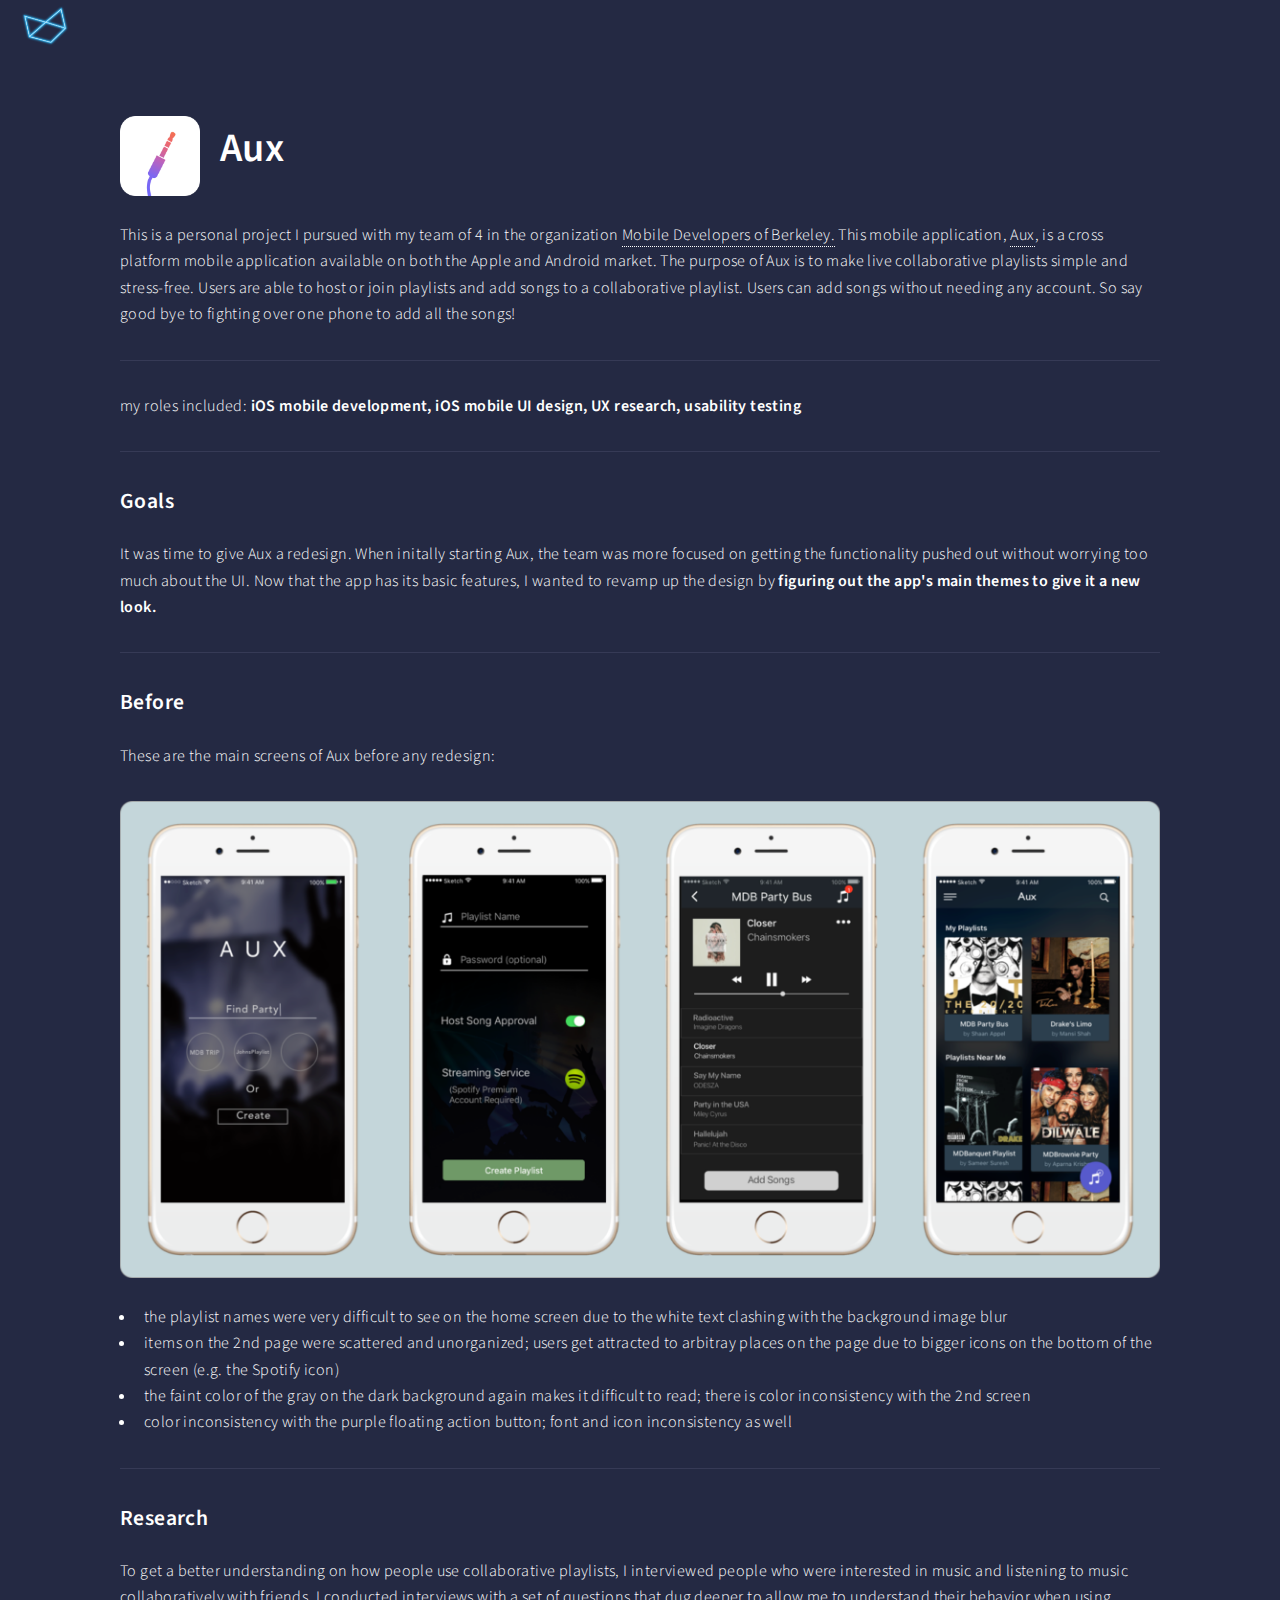
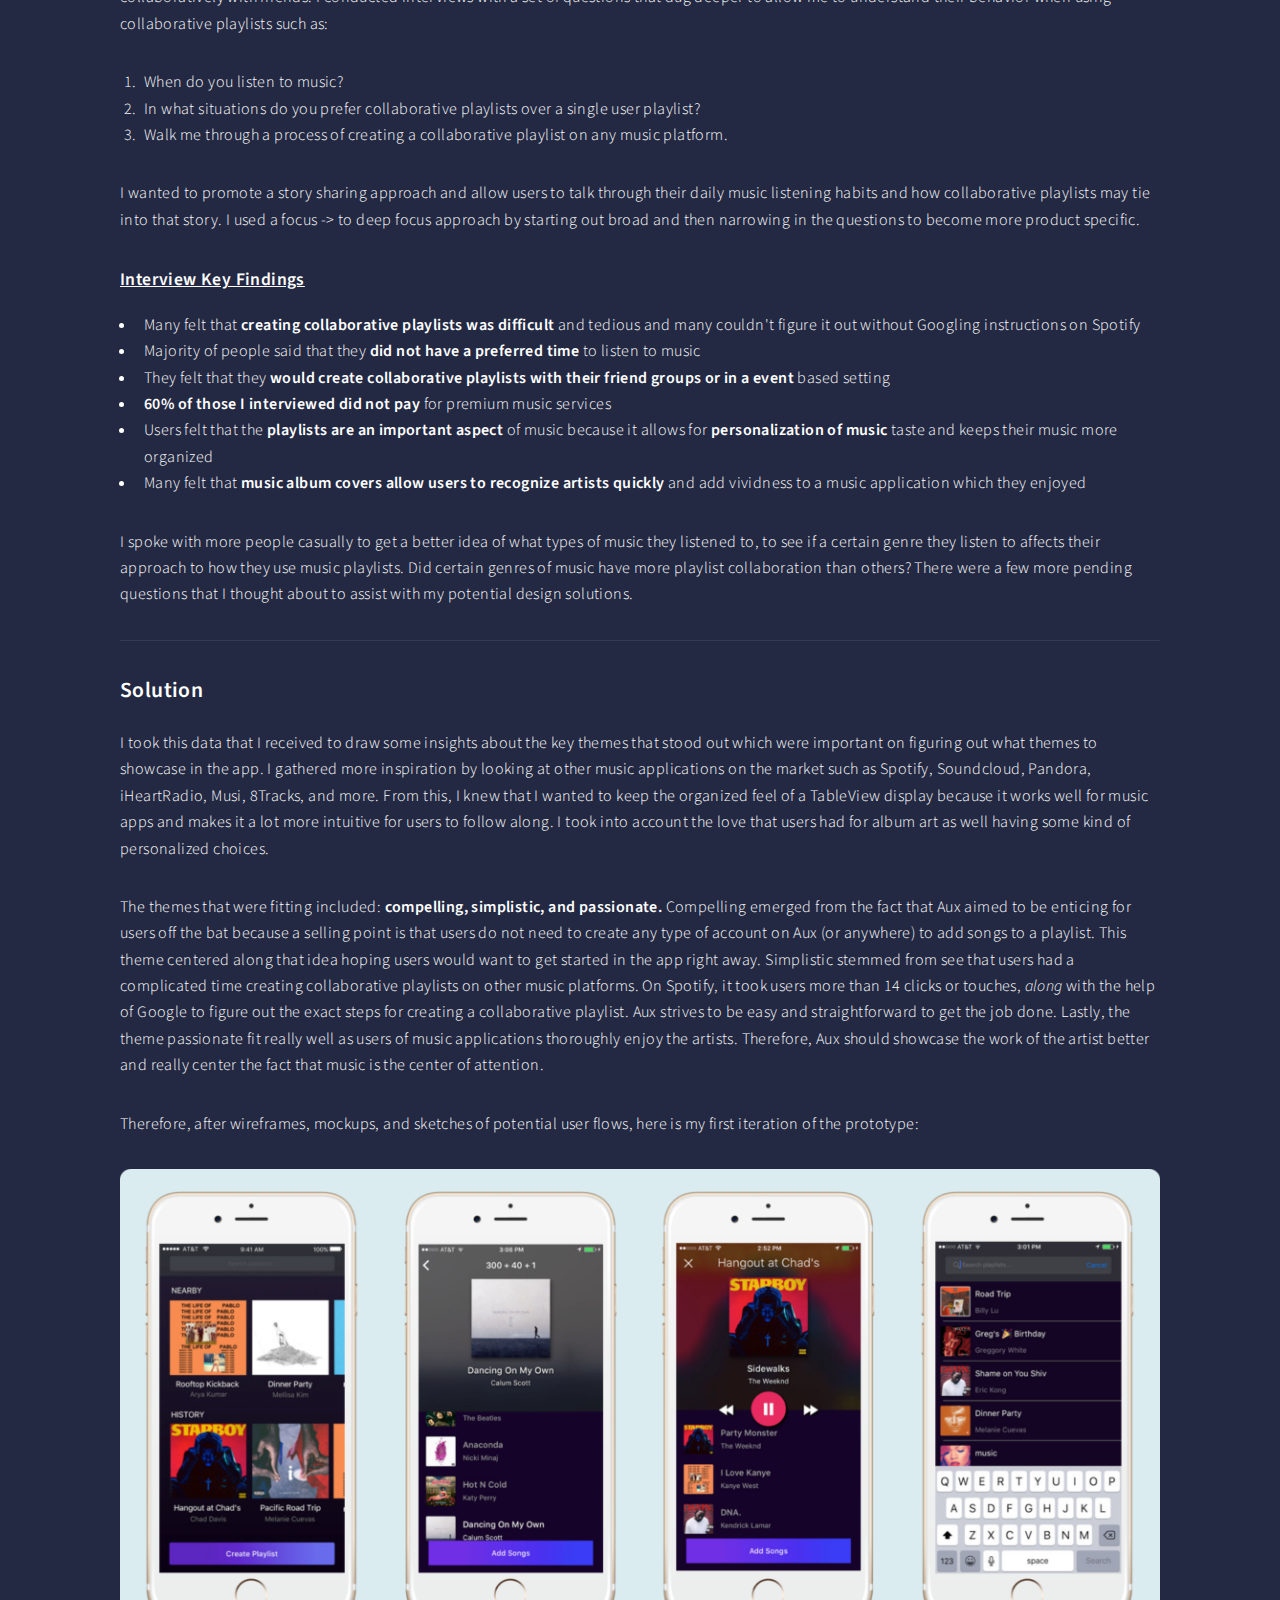
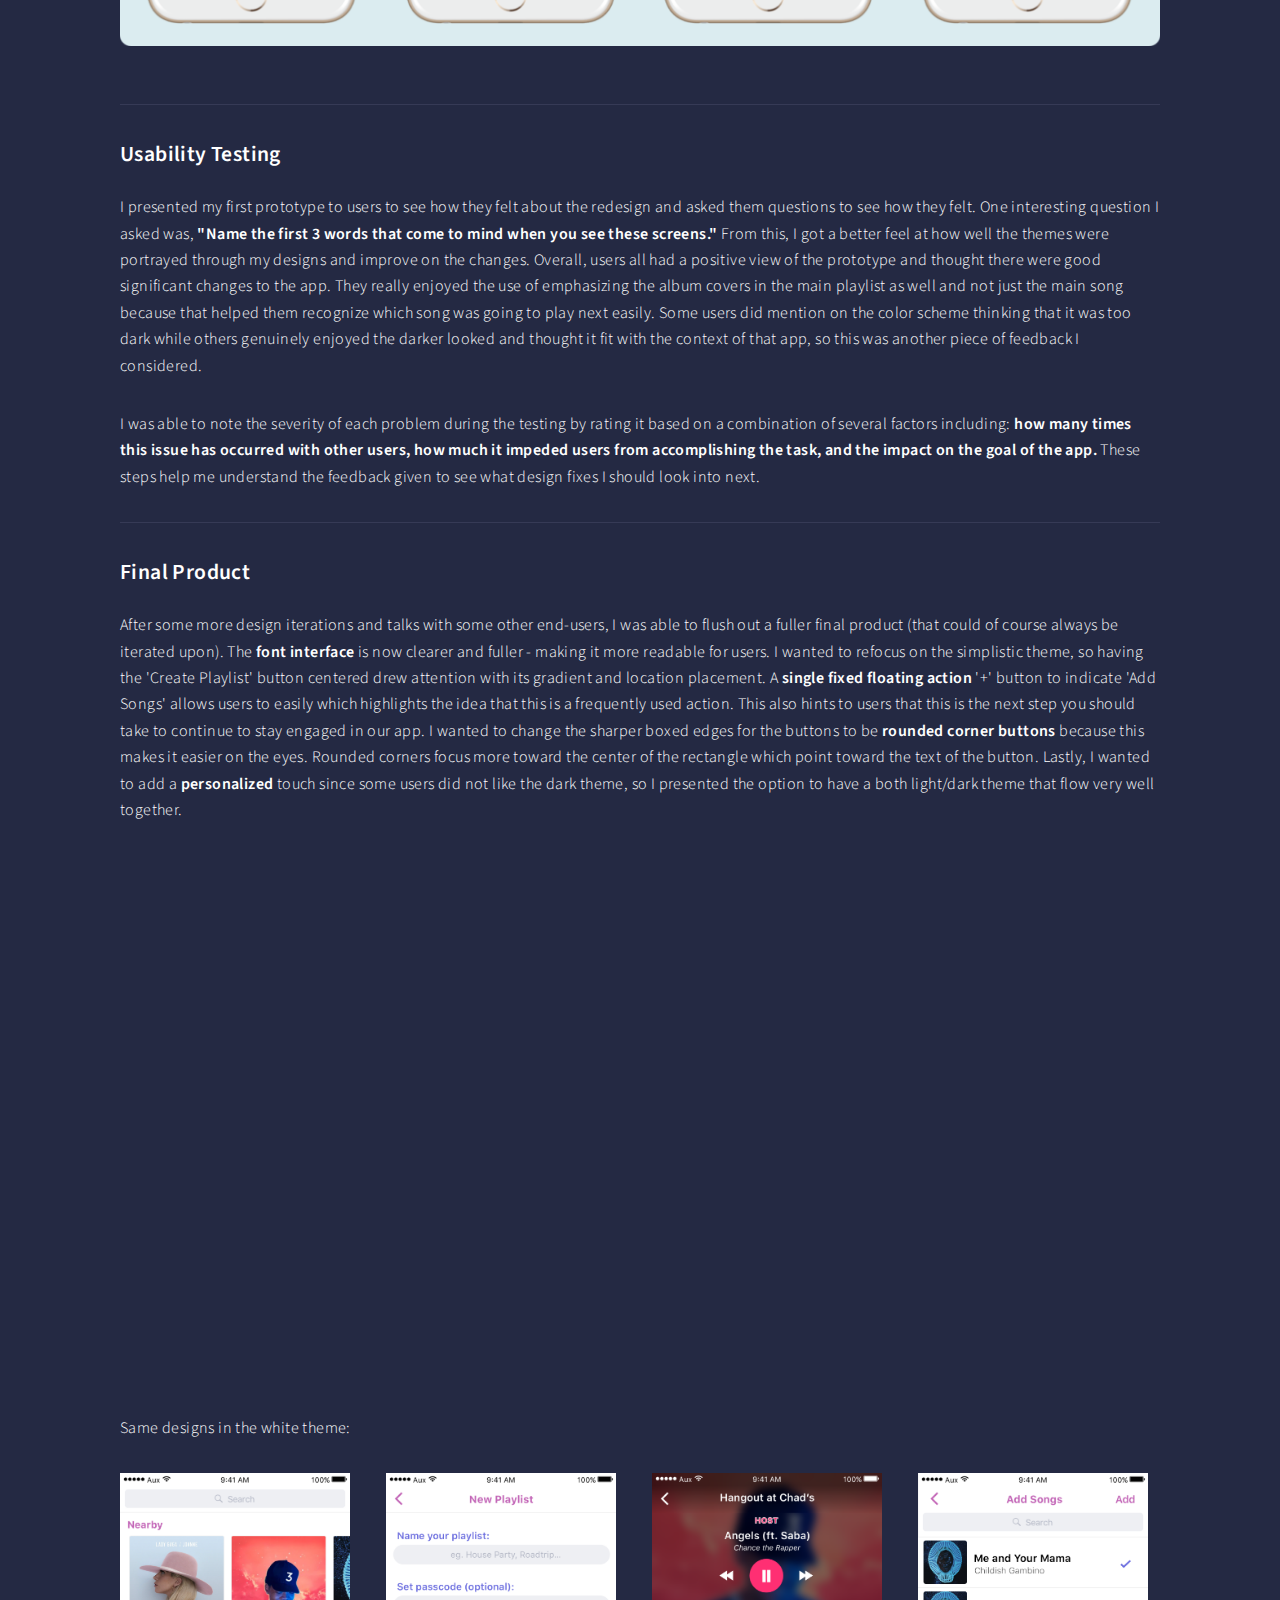
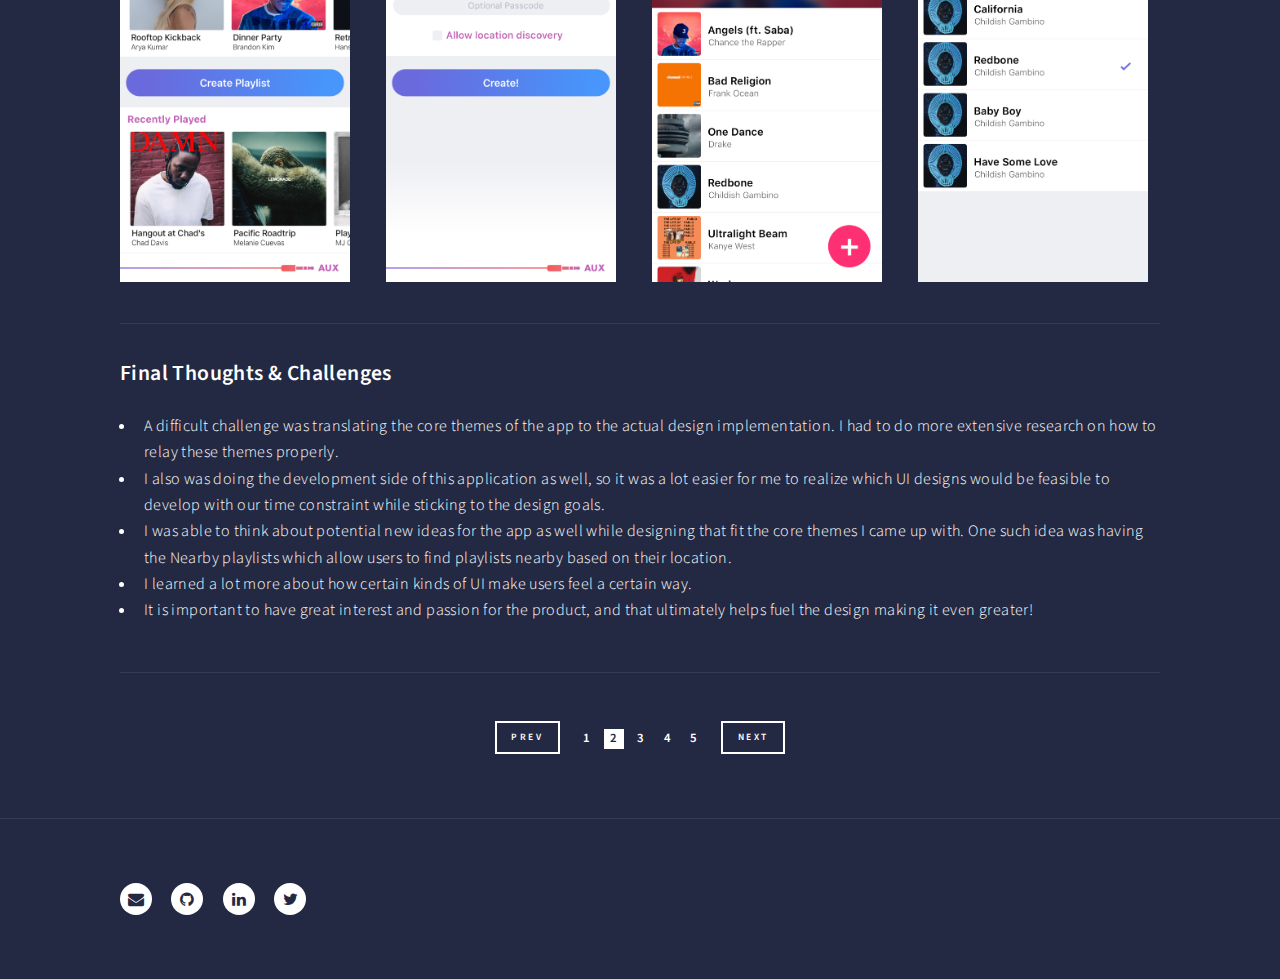
==== aux.html @ f96092e5 "revamp and updated fall 2017" ====
<!DOCTYPE HTML>
<!--
	Forty by HTML5 UP
	html5up.net | @ajlkn
	Free for personal and commercial use under the CCA 3.0 license (html5up.net/license)
-->
<html>
	<head>
		<title>Elements - Forty by HTML5 UP</title>
		<meta charset="utf-8" />
		<meta name="viewport" content="width=device-width, initial-scale=1, user-scalable=no" />
		<!--[if lte IE 8]><script src="assets/js/ie/html5shiv.js"></script><![endif]-->
		<link rel="stylesheet" href="assets/css/main.css" />
		<!--[if lte IE 9]><link rel="stylesheet" href="assets/css/ie9.css" /><![endif]-->
		<!--[if lte IE 8]><link rel="stylesheet" href="assets/css/ie8.css" /><![endif]-->
	</head>
	<body>

		<!-- Wrapper -->
			<div id="wrapper">

				<!-- Header -->
					<header id="header" class="alt">
                        <a href="index.html" class="logo"><img style = "width: 13%; margin-top: 3px" src = "images/logotilt.png" alt = ""></a>
					</header>

				<!-- Menu -->
<!--
					<nav id="menu">
						<ul class="links">
							<li><a href="index.html">Home</a></li>
							<li><a href="landing.html">Landing</a></li>
							<li><a href="generic.html">Generic</a></li>
							<li><a href="elements.html">Elements</a></li>
						</ul>
						<ul class="actions vertical">
							<li><a href="#" class="button special fit">Get Started</a></li>
							<li><a href="#" class="button fit">Log In</a></li>
						</ul>
					</nav>
-->

				<!-- Main -->
					<div id="main" class="alt">

						<!-- One -->
							<section id="one">
								<div class="inner">
									<header class="major">
                                        <img src="images/aux/auxlogo.png" style = "width: 15%; float: left; margin-right: 20px" alt=""/>
										<h1>Aux</h1>
									</header>

									<!-- Content -->
<!--										<h2 id="content">Sample Content</h2>-->
                                        <p>This is a personal project I pursued with my team of 4 in the organization <a href="https://www.mobiledevsberkeley.org/">Mobile Developers of Berkeley.</a> This mobile application, <a href="https://itunes.apple.com/us/app/aux-easily-create-live-collaborative-playlists/id1181100444?mt=8">Aux</a>, is a cross platform mobile application available on both the Apple and Android market. The purpose of Aux is to make live collaborative playlists simple and stress-free. Users are able to host or join playlists and add songs to a collaborative playlist. Users can add songs without needing any account. So say good bye to fighting over one phone to add all the songs!</p>
                                        <hr />
                                        my roles included: <b>iOS mobile development, iOS mobile UI design, UX research, usability testing</b><br />
                                        <hr />
                                        
                                        <h3>Goals</h3>
                                        It was time to give Aux a redesign. When initally starting Aux, the team was more focused on getting the functionality pushed out without worrying too much about the UI. Now that the app has its basic features, I wanted to revamp up the design by <b>figuring out the app's main themes to give it a new look.</b>
                                        <hr />
                                    
                                        <h3>Before</h3>
                                        <p>These are the main screens of Aux before any redesign:</p>
                                    
                                        <div style = "display: flex; justify-content: center; align-items: center"><img src="images/aux/bannerone.png" style = "width: 100%" alt=""/></div>
                                        <br />
                                        
                                        <ul>
                                            <li>the playlist names were very difficult to see on the home screen due to the white text clashing with the background image blur</li>
                                            <li>items on the 2nd page were scattered and unorganized; users get attracted to arbitray places on the page due to bigger icons on the bottom of the screen (e.g. the Spotify icon)</li>
                                            <li>the faint color of the gray on the dark background again makes it difficult to read; there is color inconsistency with the 2nd screen</li>
                                            <li>color inconsistency with the purple floating action button; font and icon inconsistency as well</li>
                                        </ul>
                                    
                                        <hr />

                                        <h3>Research</h3>
                                        <p>To get a better understanding on how people use collaborative playlists, I interviewed people who were interested in music and listening to music collaboratively with friends. I conducted interviews with a set of questions that dug deeper to allow me to understand their behavior when using collaborative playlists such as: </p>
                                        <ol>
                                            <li>When do you listen to music?</li>
                                            <li>In what situations do you prefer collaborative playlists over a single user playlist?</li>
                                            <li>Walk me through a process of creating a collaborative playlist on any music platform.</li>
                                        </ol>
                                        <p>I wanted to promote a story sharing approach and allow users to talk through their daily music listening habits and how collaborative playlists may tie into that story. I used a focus -> to deep focus approach by starting out broad and then narrowing in the questions to become more product specific.</p>
                                        <h4><u>Interview Key Findings</u></h4>
                                        <ul>
                                            <li>Many felt that <b>creating collaborative playlists was difficult</b> and tedious and many couldn't figure it out without Googling instructions on Spotify</li>
                                            <li>Majority of people said that they <b>did not have a preferred time</b> to listen to music</li>
                                            <li>They felt that they <b>would create collaborative playlists with their friend groups or in a event</b> based setting</li>
                                            <li><b>60% of those I interviewed did not pay</b> for premium music services</li>
                                            <li>Users felt that the <b>playlists are an important aspect</b> of music because it allows for <b>personalization of music</b> taste and keeps their music more organized</li>
                                            <li>Many felt that <b>music album covers allow users to recognize artists quickly</b> and add vividness to a music application which they enjoyed</li>
                                        </ul>
                                        <p>I spoke with more people casually to get a better idea of what types of music they listened to, to see if a certain genre they listen to affects their approach to how they use music playlists. Did certain genres of music have more playlist collaboration than others? There were a few more pending questions that I thought about to assist with my potential design solutions.</p>
                                    
                                        <hr />
                                    
                                        <h3>Solution</h3>
                                        <p>I took this data that I received to draw some insights about the key themes that stood out which were important on figuring out what themes to showcase in the app. I gathered more inspiration by looking at other music applications on the market such as Spotify, Soundcloud, Pandora, iHeartRadio, Musi, 8Tracks, and more. From this, I knew that I wanted to keep the organized feel of a TableView display because it works well for music apps and makes it a lot more intuitive for users to follow along. I took into account the love that users had for album art as well having some kind of personalized choices. </p>
                                        <p>The themes that were fitting included: <b>compelling, simplistic, and passionate.</b> Compelling emerged from the fact that Aux aimed to be enticing for users off the bat because a selling point is that users do not need to create any type of account on Aux (or anywhere) to add songs to a playlist. This theme centered along that idea hoping users would want to get started in the app right away. Simplistic stemmed from see that users had a complicated time creating collaborative playlists on other music platforms. On Spotify, it took users more than 14 clicks or touches, <i>along</i> with the help of Google to figure out the exact steps for creating a collaborative playlist. Aux strives to be easy and straightforward to get the job done. Lastly, the theme passionate fit really well as users of music applications thoroughly enjoy the artists. Therefore, Aux should showcase the work of the artist better and really center the fact that music is the center of attention.</p>
                                        
                                        <p>Therefore, after wireframes, mockups, and sketches of potential user flows, here is my first iteration of the prototype:</p>
                                    
                                        <div style = "display: flex; justify-content: center; align-items: center"><img src="images/aux/bannerfirst.png" style = "width: 100%" alt=""/></div>
                                        <br />
                                        
                                        <hr />
                                    
                                        <h3>Usability Testing</h3>
                                        <p>I presented my first prototype to users to see how they felt about the redesign and asked them questions to see how they felt. One interesting question I asked was, <b>"Name the first 3 words that come to mind when you see these screens."</b> From this, I got a better feel at how well the themes were portrayed through my designs and improve on the changes. Overall, users all had a positive view of the prototype and thought there were good significant changes to the app. They really enjoyed the use of emphasizing the album covers in the main playlist as well and not just the main song because that helped them recognize which song was going to play next easily. Some users did mention on the color scheme thinking that it was too dark while others genuinely enjoyed the darker looked and thought it fit with the context of that app, so this was another piece of feedback I considered.</p>
                                        <p>I was able to note the severity of each problem during the testing by rating it based on a combination of several factors including: <b>how many times this issue has occurred with other users, how much it impeded users from accomplishing the task, and the impact on the goal of the app.</b> These steps help me understand the feedback given to see what design fixes I should look into next.</p>
                                        <hr />
                                    
                                        <h3>Final Product</h3>
                                        <p>After some more design iterations and talks with some other end-users, I was able to flush out a fuller final product (that could of course always be iterated upon). The <b>font interface</b> is now clearer and fuller - making it more readable for users. I wanted to refocus on the simplistic theme, so having the 'Create Playlist' button centered drew attention with its gradient and location placement. A <b>single fixed floating action</b> '+' button to indicate 'Add Songs' allows users to easily which highlights the idea that this is a frequently used action. This also hints to users that this is the next step you should take to continue to stay engaged in our app. I wanted to change the sharper boxed edges for the buttons to be <b>rounded corner buttons</b> because this makes it easier on the eyes. Rounded corners focus more toward the center of the rectangle which point toward the text of the button. Lastly, I wanted to add a <b>personalized</b> touch since some users did not like the dark theme, so I presented the option to have a both light/dark theme that flow very well together.</p>
                                    
                                        <iframe style = "width: 100%" src="https://marvelapp.com/2e96f8d?emb=1" width="452" height="551" allowTransparency="true" frameborder="0"></iframe>
                                        
                                        <p>Same designs in the white theme:</p>
                                    
                                        <div class = "row">
                                            <div class="3u 12u$(small)" >
                                                <img src="images/aux/light1.png" style = "width: 95%" alt=""/>
                                            </div>
                                            <div class="3u 12u$(small)">
                                                <img src="images/aux/light2.png" style = "width: 95%" alt=""/>
                                            </div>
                                            <div class="3u 12u$(small)">
                                                <img src="images/aux/light3.png" style = "width: 95%" alt=""/>
                                            </div>
                                            <div class="3u 12u$(small)">
                                                <img src="images/aux/light4.png" style = "width: 95%" alt=""/>
                                            </div>
                                        </div>
                                        <hr />
                                    
                                        <h3>Final Thoughts & Challenges</h3>
                                        <ul>
                                            <li>A difficult challenge was translating the core themes of the app to the actual design implementation. I had to do more extensive research on how to relay these themes properly.
                                            </li>
                                            <li>I also was doing the development side of this application as well, so it was a lot easier for me to realize which UI designs would be feasible to develop with our time constraint while sticking to the design goals.</li>
                                            <li>I was able to think about potential new ideas for the app as well while designing that fit the core themes I came up with. One such idea was having the Nearby playlists which allow users to find playlists nearby based on their location.</li>
                                            <li>I learned a lot more about how certain kinds of UI make users feel a certain way.</li>
                                            <li>It is important to have great interest and passion for the product, and that ultimately helps fuel the design making it even greater!</li>
                                        </ul>

									<hr class="major" />
                                    
                                    <ul style = "text-align: center" class="pagination">
                                        <li><a href= "ongo.html" class="button small">Prev</a></li>
                                        <li><a href="ongo.html" class="page">1</a></li>
                                        <li><a href="#" class="page active">2</a></li>
                                        <li><a href="checkt.html" class="page">3</a></li>
<!--                                        <li><span>&hellip;</span></li>-->
                                        <li><a href="calseat.html" class="page">4</a></li>
                                        <li><a href="illustrations.html" class="page">5</a></li>
                                        <li><a href="checkt.html" class="button small">Next</a></li>
                                    </ul>
								</div>
							</section>

					</div>

				<!-- Footer -->
					<footer id="footer">
						<div class="inner">
							<ul class="icons">
								<li><a href="mailto:rochelleshen@berkeley.edu" class="icon alt fa-envelope"><span class="label">Email</span></a></li>
								<li><a href="https://github.com/rochelle-shen" class="icon alt fa-github"><span class="label">Github</span></a></li>
								<li><a href="https://www.linkedin.com/in/rochelleshen/" class="icon alt fa-linkedin"><span class="label">LinkedIn</span></a></li>
								<li><a href="https://twitter.com/rochelle_s8" class="icon alt fa-twitter"><span class="label">Twitter</span></a></li>			
							</ul>
						</div>
					</footer>

			</div>

		<!-- Scripts -->
			<script src="assets/js/jquery.min.js"></script>
			<script src="assets/js/jquery.scrolly.min.js"></script>
			<script src="assets/js/jquery.scrollex.min.js"></script>
			<script src="assets/js/skel.min.js"></script>
			<script src="assets/js/util.js"></script>
			<!--[if lte IE 8]><script src="assets/js/ie/respond.min.js"></script><![endif]-->
			<script src="assets/js/main.js"></script>

	</body>
</html>
---- assets/css/main.css ----
@import url(font-awesome.min.css);
@import url("https://fonts.googleapis.com/css?family=Source+Sans+Pro:300,300italic,600,600italic");

/*
	Forty by HTML5 UP
	html5up.net | @ajlkn
	Free for personal and commercial use under the CCA 3.0 license (html5up.net/license)
*/

/* Reset */

	html, body, div, span, applet, object, iframe, h1, h2, h3, h4, h5, h6, p, blockquote, pre, a, abbr, acronym, address, big, cite, code, del, dfn, em, img, ins, kbd, q, s, samp, small, strike, strong, sub, sup, tt, var, b, u, i, center, dl, dt, dd, ol, ul, li, fieldset, form, label, legend, table, caption, tbody, tfoot, thead, tr, th, td, article, aside, canvas, details, embed, figure, figcaption, footer, header, hgroup, menu, nav, output, ruby, section, summary, time, mark, audio, video {
		margin: 0;
		padding: 0;
		border: 0;
		font-size: 100%;
		font: inherit;
		vertical-align: baseline;
	}

	article, aside, details, figcaption, figure, footer, header, hgroup, menu, nav, section {
		display: block;
	}

	body {
		line-height: 1;
	}

	ol, ul {
		list-style: none;
	}

	blockquote, q {
		quotes: none;
	}

	blockquote:before, blockquote:after, q:before, q:after {
		content: '';
		content: none;
	}

	table {
		border-collapse: collapse;
		border-spacing: 0;
	}

	body {
		-webkit-text-size-adjust: none;
	}

/* Box Model */

	*, *:before, *:after {
		-moz-box-sizing: border-box;
		-webkit-box-sizing: border-box;
		box-sizing: border-box;
	}

/* Grid */

	.row {
		border-bottom: solid 1px transparent;
		-moz-box-sizing: border-box;
		-webkit-box-sizing: border-box;
		box-sizing: border-box;
	}

	.row > * {
		float: left;
		-moz-box-sizing: border-box;
		-webkit-box-sizing: border-box;
		box-sizing: border-box;
	}

	.row:after, .row:before {
		content: '';
		display: block;
		clear: both;
		height: 0;
	}

	.row.uniform > * > :first-child {
		margin-top: 0;
	}

	.row.uniform > * > :last-child {
		margin-bottom: 0;
	}

	.row.\30 \25 > * {
		padding: 0 0 0 0em;
	}

	.row.\30 \25 {
		margin: 0 0 -1px 0em;
	}

	.row.uniform.\30 \25 > * {
		padding: 0em 0 0 0em;
	}

	.row.uniform.\30 \25 {
		margin: 0em 0 -1px 0em;
	}

	.row > * {
		padding: 0 0 0 2em;
	}

	.row {
		margin: 0 0 -1px -2em;
	}

	.row.uniform > * {
		padding: 2em 0 0 2em;
	}

	.row.uniform {
		margin: -2em 0 -1px -2em;
	}

	.row.\32 00\25 > * {
		padding: 0 0 0 4em;
	}

	.row.\32 00\25 {
		margin: 0 0 -1px -4em;
	}

	.row.uniform.\32 00\25 > * {
		padding: 4em 0 0 4em;
	}

	.row.uniform.\32 00\25 {
		margin: -4em 0 -1px -4em;
	}

	.row.\31 50\25 > * {
		padding: 0 0 0 3em;
	}

	.row.\31 50\25 {
		margin: 0 0 -1px -3em;
	}

	.row.uniform.\31 50\25 > * {
		padding: 3em 0 0 3em;
	}

	.row.uniform.\31 50\25 {
		margin: -3em 0 -1px -3em;
	}

	.row.\35 0\25 > * {
		padding: 0 0 0 1em;
	}

	.row.\35 0\25 {
		margin: 0 0 -1px -1em;
	}

	.row.uniform.\35 0\25 > * {
		padding: 1em 0 0 1em;
	}

	.row.uniform.\35 0\25 {
		margin: -1em 0 -1px -1em;
	}

	.row.\32 5\25 > * {
		padding: 0 0 0 0.5em;
	}

	.row.\32 5\25 {
		margin: 0 0 -1px -0.5em;
	}

	.row.uniform.\32 5\25 > * {
		padding: 0.5em 0 0 0.5em;
	}

	.row.uniform.\32 5\25 {
		margin: -0.5em 0 -1px -0.5em;
	}

	.\31 2u, .\31 2u\24 {
		width: 100%;
		clear: none;
		margin-left: 0;
	}

	.\31 1u, .\31 1u\24 {
		width: 91.6666666667%;
		clear: none;
		margin-left: 0;
	}

	.\31 0u, .\31 0u\24 {
		width: 83.3333333333%;
		clear: none;
		margin-left: 0;
	}

	.\39 u, .\39 u\24 {
		width: 75%;
		clear: none;
		margin-left: 0;
	}

	.\38 u, .\38 u\24 {
		width: 66.6666666667%;
		clear: none;
		margin-left: 0;
	}

	.\37 u, .\37 u\24 {
		width: 58.3333333333%;
		clear: none;
		margin-left: 0;
	}

	.\36 u, .\36 u\24 {
		width: 50%;
		clear: none;
		margin-left: 0;
	}

	.\35 u, .\35 u\24 {
		width: 41.6666666667%;
		clear: none;
		margin-left: 0;
	}

	.\34 u, .\34 u\24 {
		width: 33.3333333333%;
		clear: none;
		margin-left: 0;
	}

	.\33 u, .\33 u\24 {
		width: 25%;
		clear: none;
		margin-left: 0;
	}

	.\32 u, .\32 u\24 {
		width: 16.6666666667%;
		clear: none;
		margin-left: 0;
	}

	.\31 u, .\31 u\24 {
		width: 8.3333333333%;
		clear: none;
		margin-left: 0;
	}

	.\31 2u\24 + *,
	.\31 1u\24 + *,
	.\31 0u\24 + *,
	.\39 u\24 + *,
	.\38 u\24 + *,
	.\37 u\24 + *,
	.\36 u\24 + *,
	.\35 u\24 + *,
	.\34 u\24 + *,
	.\33 u\24 + *,
	.\32 u\24 + *,
	.\31 u\24 + * {
		clear: left;
	}

	.\-11u {
		margin-left: 91.66667%;
	}

	.\-10u {
		margin-left: 83.33333%;
	}

	.\-9u {
		margin-left: 75%;
	}

	.\-8u {
		margin-left: 66.66667%;
	}

	.\-7u {
		margin-left: 58.33333%;
	}

	.\-6u {
		margin-left: 50%;
	}

	.\-5u {
		margin-left: 41.66667%;
	}

	.\-4u {
		margin-left: 33.33333%;
	}

	.\-3u {
		margin-left: 25%;
	}

	.\-2u {
		margin-left: 16.66667%;
	}

	.\-1u {
		margin-left: 8.33333%;
	}

	@media screen and (max-width: 1680px) {

		.row > * {
			padding: 0 0 0 2em;
		}

		.row {
			margin: 0 0 -1px -2em;
		}

		.row.uniform > * {
			padding: 2em 0 0 2em;
		}

		.row.uniform {
			margin: -2em 0 -1px -2em;
		}

		.row.\32 00\25 > * {
			padding: 0 0 0 4em;
		}

		.row.\32 00\25 {
			margin: 0 0 -1px -4em;
		}

		.row.uniform.\32 00\25 > * {
			padding: 4em 0 0 4em;
		}

		.row.uniform.\32 00\25 {
			margin: -4em 0 -1px -4em;
		}

		.row.\31 50\25 > * {
			padding: 0 0 0 3em;
		}

		.row.\31 50\25 {
			margin: 0 0 -1px -3em;
		}

		.row.uniform.\31 50\25 > * {
			padding: 3em 0 0 3em;
		}

		.row.uniform.\31 50\25 {
			margin: -3em 0 -1px -3em;
		}

		.row.\35 0\25 > * {
			padding: 0 0 0 1em;
		}

		.row.\35 0\25 {
			margin: 0 0 -1px -1em;
		}

		.row.uniform.\35 0\25 > * {
			padding: 1em 0 0 1em;
		}

		.row.uniform.\35 0\25 {
			margin: -1em 0 -1px -1em;
		}

		.row.\32 5\25 > * {
			padding: 0 0 0 0.5em;
		}

		.row.\32 5\25 {
			margin: 0 0 -1px -0.5em;
		}

		.row.uniform.\32 5\25 > * {
			padding: 0.5em 0 0 0.5em;
		}

		.row.uniform.\32 5\25 {
			margin: -0.5em 0 -1px -0.5em;
		}

		.\31 2u\28xlarge\29, .\31 2u\24\28xlarge\29 {
			width: 100%;
			clear: none;
			margin-left: 0;
		}

		.\31 1u\28xlarge\29, .\31 1u\24\28xlarge\29 {
			width: 91.6666666667%;
			clear: none;
			margin-left: 0;
		}

		.\31 0u\28xlarge\29, .\31 0u\24\28xlarge\29 {
			width: 83.3333333333%;
			clear: none;
			margin-left: 0;
		}

		.\39 u\28xlarge\29, .\39 u\24\28xlarge\29 {
			width: 75%;
			clear: none;
			margin-left: 0;
		}

		.\38 u\28xlarge\29, .\38 u\24\28xlarge\29 {
			width: 66.6666666667%;
			clear: none;
			margin-left: 0;
		}

		.\37 u\28xlarge\29, .\37 u\24\28xlarge\29 {
			width: 58.3333333333%;
			clear: none;
			margin-left: 0;
		}

		.\36 u\28xlarge\29, .\36 u\24\28xlarge\29 {
			width: 50%;
			clear: none;
			margin-left: 0;
		}

		.\35 u\28xlarge\29, .\35 u\24\28xlarge\29 {
			width: 41.6666666667%;
			clear: none;
			margin-left: 0;
		}

		.\34 u\28xlarge\29, .\34 u\24\28xlarge\29 {
			width: 33.3333333333%;
			clear: none;
			margin-left: 0;
		}

		.\33 u\28xlarge\29, .\33 u\24\28xlarge\29 {
			width: 25%;
			clear: none;
			margin-left: 0;
		}

		.\32 u\28xlarge\29, .\32 u\24\28xlarge\29 {
			width: 16.6666666667%;
			clear: none;
			margin-left: 0;
		}

		.\31 u\28xlarge\29, .\31 u\24\28xlarge\29 {
			width: 8.3333333333%;
			clear: none;
			margin-left: 0;
		}

		.\31 2u\24\28xlarge\29 + *,
		.\31 1u\24\28xlarge\29 + *,
		.\31 0u\24\28xlarge\29 + *,
		.\39 u\24\28xlarge\29 + *,
		.\38 u\24\28xlarge\29 + *,
		.\37 u\24\28xlarge\29 + *,
		.\36 u\24\28xlarge\29 + *,
		.\35 u\24\28xlarge\29 + *,
		.\34 u\24\28xlarge\29 + *,
		.\33 u\24\28xlarge\29 + *,
		.\32 u\24\28xlarge\29 + *,
		.\31 u\24\28xlarge\29 + * {
			clear: left;
		}

		.\-11u\28xlarge\29 {
			margin-left: 91.66667%;
		}

		.\-10u\28xlarge\29 {
			margin-left: 83.33333%;
		}

		.\-9u\28xlarge\29 {
			margin-left: 75%;
		}

		.\-8u\28xlarge\29 {
			margin-left: 66.66667%;
		}

		.\-7u\28xlarge\29 {
			margin-left: 58.33333%;
		}

		.\-6u\28xlarge\29 {
			margin-left: 50%;
		}

		.\-5u\28xlarge\29 {
			margin-left: 41.66667%;
		}

		.\-4u\28xlarge\29 {
			margin-left: 33.33333%;
		}

		.\-3u\28xlarge\29 {
			margin-left: 25%;
		}

		.\-2u\28xlarge\29 {
			margin-left: 16.66667%;
		}

		.\-1u\28xlarge\29 {
			margin-left: 8.33333%;
		}

	}

	@media screen and (max-width: 1280px) {

		.row > * {
			padding: 0 0 0 1.5em;
		}

		.row {
			margin: 0 0 -1px -1.5em;
		}

		.row.uniform > * {
			padding: 1.5em 0 0 1.5em;
		}

		.row.uniform {
			margin: -1.5em 0 -1px -1.5em;
		}

		.row.\32 00\25 > * {
			padding: 0 0 0 3em;
		}

		.row.\32 00\25 {
			margin: 0 0 -1px -3em;
		}

		.row.uniform.\32 00\25 > * {
			padding: 3em 0 0 3em;
		}

		.row.uniform.\32 00\25 {
			margin: -3em 0 -1px -3em;
		}

		.row.\31 50\25 > * {
			padding: 0 0 0 2.25em;
		}

		.row.\31 50\25 {
			margin: 0 0 -1px -2.25em;
		}

		.row.uniform.\31 50\25 > * {
			padding: 2.25em 0 0 2.25em;
		}

		.row.uniform.\31 50\25 {
			margin: -2.25em 0 -1px -2.25em;
		}

		.row.\35 0\25 > * {
			padding: 0 0 0 0.75em;
		}

		.row.\35 0\25 {
			margin: 0 0 -1px -0.75em;
		}

		.row.uniform.\35 0\25 > * {
			padding: 0.75em 0 0 0.75em;
		}

		.row.uniform.\35 0\25 {
			margin: -0.75em 0 -1px -0.75em;
		}

		.row.\32 5\25 > * {
			padding: 0 0 0 0.375em;
		}

		.row.\32 5\25 {
			margin: 0 0 -1px -0.375em;
		}

		.row.uniform.\32 5\25 > * {
			padding: 0.375em 0 0 0.375em;
		}

		.row.uniform.\32 5\25 {
			margin: -0.375em 0 -1px -0.375em;
		}

		.\31 2u\28large\29, .\31 2u\24\28large\29 {
			width: 100%;
			clear: none;
			margin-left: 0;
		}

		.\31 1u\28large\29, .\31 1u\24\28large\29 {
			width: 91.6666666667%;
			clear: none;
			margin-left: 0;
		}

		.\31 0u\28large\29, .\31 0u\24\28large\29 {
			width: 83.3333333333%;
			clear: none;
			margin-left: 0;
		}

		.\39 u\28large\29, .\39 u\24\28large\29 {
			width: 75%;
			clear: none;
			margin-left: 0;
		}

		.\38 u\28large\29, .\38 u\24\28large\29 {
			width: 66.6666666667%;
			clear: none;
			margin-left: 0;
		}

		.\37 u\28large\29, .\37 u\24\28large\29 {
			width: 58.3333333333%;
			clear: none;
			margin-left: 0;
		}

		.\36 u\28large\29, .\36 u\24\28large\29 {
			width: 50%;
			clear: none;
			margin-left: 0;
		}

		.\35 u\28large\29, .\35 u\24\28large\29 {
			width: 41.6666666667%;
			clear: none;
			margin-left: 0;
		}

		.\34 u\28large\29, .\34 u\24\28large\29 {
			width: 33.3333333333%;
			clear: none;
			margin-left: 0;
		}

		.\33 u\28large\29, .\33 u\24\28large\29 {
			width: 25%;
			clear: none;
			margin-left: 0;
		}

		.\32 u\28large\29, .\32 u\24\28large\29 {
			width: 16.6666666667%;
			clear: none;
			margin-left: 0;
		}

		.\31 u\28large\29, .\31 u\24\28large\29 {
			width: 8.3333333333%;
			clear: none;
			margin-left: 0;
		}

		.\31 2u\24\28large\29 + *,
		.\31 1u\24\28large\29 + *,
		.\31 0u\24\28large\29 + *,
		.\39 u\24\28large\29 + *,
		.\38 u\24\28large\29 + *,
		.\37 u\24\28large\29 + *,
		.\36 u\24\28large\29 + *,
		.\35 u\24\28large\29 + *,
		.\34 u\24\28large\29 + *,
		.\33 u\24\28large\29 + *,
		.\32 u\24\28large\29 + *,
		.\31 u\24\28large\29 + * {
			clear: left;
		}

		.\-11u\28large\29 {
			margin-left: 91.66667%;
		}

		.\-10u\28large\29 {
			margin-left: 83.33333%;
		}

		.\-9u\28large\29 {
			margin-left: 75%;
		}

		.\-8u\28large\29 {
			margin-left: 66.66667%;
		}

		.\-7u\28large\29 {
			margin-left: 58.33333%;
		}

		.\-6u\28large\29 {
			margin-left: 50%;
		}

		.\-5u\28large\29 {
			margin-left: 41.66667%;
		}

		.\-4u\28large\29 {
			margin-left: 33.33333%;
		}

		.\-3u\28large\29 {
			margin-left: 25%;
		}

		.\-2u\28large\29 {
			margin-left: 16.66667%;
		}

		.\-1u\28large\29 {
			margin-left: 8.33333%;
		}

	}

	@media screen and (max-width: 980px) {

		.row > * {
			padding: 0 0 0 1.5em;
		}

		.row {
			margin: 0 0 -1px -1.5em;
		}

		.row.uniform > * {
			padding: 1.5em 0 0 1.5em;
		}

		.row.uniform {
			margin: -1.5em 0 -1px -1.5em;
		}

		.row.\32 00\25 > * {
			padding: 0 0 0 3em;
		}

		.row.\32 00\25 {
			margin: 0 0 -1px -3em;
		}

		.row.uniform.\32 00\25 > * {
			padding: 3em 0 0 3em;
		}

		.row.uniform.\32 00\25 {
			margin: -3em 0 -1px -3em;
		}

		.row.\31 50\25 > * {
			padding: 0 0 0 2.25em;
		}

		.row.\31 50\25 {
			margin: 0 0 -1px -2.25em;
		}

		.row.uniform.\31 50\25 > * {
			padding: 2.25em 0 0 2.25em;
		}

		.row.uniform.\31 50\25 {
			margin: -2.25em 0 -1px -2.25em;
		}

		.row.\35 0\25 > * {
			padding: 0 0 0 0.75em;
		}

		.row.\35 0\25 {
			margin: 0 0 -1px -0.75em;
		}

		.row.uniform.\35 0\25 > * {
			padding: 0.75em 0 0 0.75em;
		}

		.row.uniform.\35 0\25 {
			margin: -0.75em 0 -1px -0.75em;
		}

		.row.\32 5\25 > * {
			padding: 0 0 0 0.375em;
		}

		.row.\32 5\25 {
			margin: 0 0 -1px -0.375em;
		}

		.row.uniform.\32 5\25 > * {
			padding: 0.375em 0 0 0.375em;
		}

		.row.uniform.\32 5\25 {
			margin: -0.375em 0 -1px -0.375em;
		}

		.\31 2u\28medium\29, .\31 2u\24\28medium\29 {
			width: 100%;
			clear: none;
			margin-left: 0;
		}

		.\31 1u\28medium\29, .\31 1u\24\28medium\29 {
			width: 91.6666666667%;
			clear: none;
			margin-left: 0;
		}

		.\31 0u\28medium\29, .\31 0u\24\28medium\29 {
			width: 83.3333333333%;
			clear: none;
			margin-left: 0;
		}

		.\39 u\28medium\29, .\39 u\24\28medium\29 {
			width: 75%;
			clear: none;
			margin-left: 0;
		}

		.\38 u\28medium\29, .\38 u\24\28medium\29 {
			width: 66.6666666667%;
			clear: none;
			margin-left: 0;
		}

		.\37 u\28medium\29, .\37 u\24\28medium\29 {
			width: 58.3333333333%;
			clear: none;
			margin-left: 0;
		}

		.\36 u\28medium\29, .\36 u\24\28medium\29 {
			width: 50%;
			clear: none;
			margin-left: 0;
		}

		.\35 u\28medium\29, .\35 u\24\28medium\29 {
			width: 41.6666666667%;
			clear: none;
			margin-left: 0;
		}

		.\34 u\28medium\29, .\34 u\24\28medium\29 {
			width: 33.3333333333%;
			clear: none;
			margin-left: 0;
		}

		.\33 u\28medium\29, .\33 u\24\28medium\29 {
			width: 25%;
			clear: none;
			margin-left: 0;
		}

		.\32 u\28medium\29, .\32 u\24\28medium\29 {
			width: 16.6666666667%;
			clear: none;
			margin-left: 0;
		}

		.\31 u\28medium\29, .\31 u\24\28medium\29 {
			width: 8.3333333333%;
			clear: none;
			margin-left: 0;
		}

		.\31 2u\24\28medium\29 + *,
		.\31 1u\24\28medium\29 + *,
		.\31 0u\24\28medium\29 + *,
		.\39 u\24\28medium\29 + *,
		.\38 u\24\28medium\29 + *,
		.\37 u\24\28medium\29 + *,
		.\36 u\24\28medium\29 + *,
		.\35 u\24\28medium\29 + *,
		.\34 u\24\28medium\29 + *,
		.\33 u\24\28medium\29 + *,
		.\32 u\24\28medium\29 + *,
		.\31 u\24\28medium\29 + * {
			clear: left;
		}

		.\-11u\28medium\29 {
			margin-left: 91.66667%;
		}

		.\-10u\28medium\29 {
			margin-left: 83.33333%;
		}

		.\-9u\28medium\29 {
			margin-left: 75%;
		}

		.\-8u\28medium\29 {
			margin-left: 66.66667%;
		}

		.\-7u\28medium\29 {
			margin-left: 58.33333%;
		}

		.\-6u\28medium\29 {
			margin-left: 50%;
		}

		.\-5u\28medium\29 {
			margin-left: 41.66667%;
		}

		.\-4u\28medium\29 {
			margin-left: 33.33333%;
		}

		.\-3u\28medium\29 {
			margin-left: 25%;
		}

		.\-2u\28medium\29 {
			margin-left: 16.66667%;
		}

		.\-1u\28medium\29 {
			margin-left: 8.33333%;
		}

	}

	@media screen and (max-width: 736px) {

		.row > * {
			padding: 0 0 0 1.25em;
		}

		.row {
			margin: 0 0 -1px -1.25em;
		}

		.row.uniform > * {
			padding: 1.25em 0 0 1.25em;
		}

		.row.uniform {
			margin: -1.25em 0 -1px -1.25em;
		}

		.row.\32 00\25 > * {
			padding: 0 0 0 2.5em;
		}

		.row.\32 00\25 {
			margin: 0 0 -1px -2.5em;
		}

		.row.uniform.\32 00\25 > * {
			padding: 2.5em 0 0 2.5em;
		}

		.row.uniform.\32 00\25 {
			margin: -2.5em 0 -1px -2.5em;
		}

		.row.\31 50\25 > * {
			padding: 0 0 0 1.875em;
		}

		.row.\31 50\25 {
			margin: 0 0 -1px -1.875em;
		}

		.row.uniform.\31 50\25 > * {
			padding: 1.875em 0 0 1.875em;
		}

		.row.uniform.\31 50\25 {
			margin: -1.875em 0 -1px -1.875em;
		}

		.row.\35 0\25 > * {
			padding: 0 0 0 0.625em;
		}

		.row.\35 0\25 {
			margin: 0 0 -1px -0.625em;
		}

		.row.uniform.\35 0\25 > * {
			padding: 0.625em 0 0 0.625em;
		}

		.row.uniform.\35 0\25 {
			margin: -0.625em 0 -1px -0.625em;
		}

		.row.\32 5\25 > * {
			padding: 0 0 0 0.3125em;
		}

		.row.\32 5\25 {
			margin: 0 0 -1px -0.3125em;
		}

		.row.uniform.\32 5\25 > * {
			padding: 0.3125em 0 0 0.3125em;
		}

		.row.uniform.\32 5\25 {
			margin: -0.3125em 0 -1px -0.3125em;
		}

		.\31 2u\28small\29, .\31 2u\24\28small\29 {
			width: 100%;
			clear: none;
			margin-left: 0;
		}

		.\31 1u\28small\29, .\31 1u\24\28small\29 {
			width: 91.6666666667%;
			clear: none;
			margin-left: 0;
		}

		.\31 0u\28small\29, .\31 0u\24\28small\29 {
			width: 83.3333333333%;
			clear: none;
			margin-left: 0;
		}

		.\39 u\28small\29, .\39 u\24\28small\29 {
			width: 75%;
			clear: none;
			margin-left: 0;
		}

		.\38 u\28small\29, .\38 u\24\28small\29 {
			width: 66.6666666667%;
			clear: none;
			margin-left: 0;
		}

		.\37 u\28small\29, .\37 u\24\28small\29 {
			width: 58.3333333333%;
			clear: none;
			margin-left: 0;
		}

		.\36 u\28small\29, .\36 u\24\28small\29 {
			width: 50%;
			clear: none;
			margin-left: 0;
		}

		.\35 u\28small\29, .\35 u\24\28small\29 {
			width: 41.6666666667%;
			clear: none;
			margin-left: 0;
		}

		.\34 u\28small\29, .\34 u\24\28small\29 {
			width: 33.3333333333%;
			clear: none;
			margin-left: 0;
		}

		.\33 u\28small\29, .\33 u\24\28small\29 {
			width: 25%;
			clear: none;
			margin-left: 0;
		}

		.\32 u\28small\29, .\32 u\24\28small\29 {
			width: 16.6666666667%;
			clear: none;
			margin-left: 0;
		}

		.\31 u\28small\29, .\31 u\24\28small\29 {
			width: 8.3333333333%;
			clear: none;
			margin-left: 0;
		}

		.\31 2u\24\28small\29 + *,
		.\31 1u\24\28small\29 + *,
		.\31 0u\24\28small\29 + *,
		.\39 u\24\28small\29 + *,
		.\38 u\24\28small\29 + *,
		.\37 u\24\28small\29 + *,
		.\36 u\24\28small\29 + *,
		.\35 u\24\28small\29 + *,
		.\34 u\24\28small\29 + *,
		.\33 u\24\28small\29 + *,
		.\32 u\24\28small\29 + *,
		.\31 u\24\28small\29 + * {
			clear: left;
		}

		.\-11u\28small\29 {
			margin-left: 91.66667%;
		}

		.\-10u\28small\29 {
			margin-left: 83.33333%;
		}

		.\-9u\28small\29 {
			margin-left: 75%;
		}

		.\-8u\28small\29 {
			margin-left: 66.66667%;
		}

		.\-7u\28small\29 {
			margin-left: 58.33333%;
		}

		.\-6u\28small\29 {
			margin-left: 50%;
		}

		.\-5u\28small\29 {
			margin-left: 41.66667%;
		}

		.\-4u\28small\29 {
			margin-left: 33.33333%;
		}

		.\-3u\28small\29 {
			margin-left: 25%;
		}

		.\-2u\28small\29 {
			margin-left: 16.66667%;
		}

		.\-1u\28small\29 {
			margin-left: 8.33333%;
		}

	}

	@media screen and (max-width: 480px) {

		.row > * {
			padding: 0 0 0 1.25em;
		}

		.row {
			margin: 0 0 -1px -1.25em;
		}

		.row.uniform > * {
			padding: 1.25em 0 0 1.25em;
		}

		.row.uniform {
			margin: -1.25em 0 -1px -1.25em;
		}

		.row.\32 00\25 > * {
			padding: 0 0 0 2.5em;
		}

		.row.\32 00\25 {
			margin: 0 0 -1px -2.5em;
		}

		.row.uniform.\32 00\25 > * {
			padding: 2.5em 0 0 2.5em;
		}

		.row.uniform.\32 00\25 {
			margin: -2.5em 0 -1px -2.5em;
		}

		.row.\31 50\25 > * {
			padding: 0 0 0 1.875em;
		}

		.row.\31 50\25 {
			margin: 0 0 -1px -1.875em;
		}

		.row.uniform.\31 50\25 > * {
			padding: 1.875em 0 0 1.875em;
		}

		.row.uniform.\31 50\25 {
			margin: -1.875em 0 -1px -1.875em;
		}

		.row.\35 0\25 > * {
			padding: 0 0 0 0.625em;
		}

		.row.\35 0\25 {
			margin: 0 0 -1px -0.625em;
		}

		.row.uniform.\35 0\25 > * {
			padding: 0.625em 0 0 0.625em;
		}

		.row.uniform.\35 0\25 {
			margin: -0.625em 0 -1px -0.625em;
		}

		.row.\32 5\25 > * {
			padding: 0 0 0 0.3125em;
		}

		.row.\32 5\25 {
			margin: 0 0 -1px -0.3125em;
		}

		.row.uniform.\32 5\25 > * {
			padding: 0.3125em 0 0 0.3125em;
		}

		.row.uniform.\32 5\25 {
			margin: -0.3125em 0 -1px -0.3125em;
		}

		.\31 2u\28xsmall\29, .\31 2u\24\28xsmall\29 {
			width: 100%;
			clear: none;
			margin-left: 0;
		}

		.\31 1u\28xsmall\29, .\31 1u\24\28xsmall\29 {
			width: 91.6666666667%;
			clear: none;
			margin-left: 0;
		}

		.\31 0u\28xsmall\29, .\31 0u\24\28xsmall\29 {
			width: 83.3333333333%;
			clear: none;
			margin-left: 0;
		}

		.\39 u\28xsmall\29, .\39 u\24\28xsmall\29 {
			width: 75%;
			clear: none;
			margin-left: 0;
		}

		.\38 u\28xsmall\29, .\38 u\24\28xsmall\29 {
			width: 66.6666666667%;
			clear: none;
			margin-left: 0;
		}

		.\37 u\28xsmall\29, .\37 u\24\28xsmall\29 {
			width: 58.3333333333%;
			clear: none;
			margin-left: 0;
		}

		.\36 u\28xsmall\29, .\36 u\24\28xsmall\29 {
			width: 50%;
			clear: none;
			margin-left: 0;
		}

		.\35 u\28xsmall\29, .\35 u\24\28xsmall\29 {
			width: 41.6666666667%;
			clear: none;
			margin-left: 0;
		}

		.\34 u\28xsmall\29, .\34 u\24\28xsmall\29 {
			width: 33.3333333333%;
			clear: none;
			margin-left: 0;
		}

		.\33 u\28xsmall\29, .\33 u\24\28xsmall\29 {
			width: 25%;
			clear: none;
			margin-left: 0;
		}

		.\32 u\28xsmall\29, .\32 u\24\28xsmall\29 {
			width: 16.6666666667%;
			clear: none;
			margin-left: 0;
		}

		.\31 u\28xsmall\29, .\31 u\24\28xsmall\29 {
			width: 8.3333333333%;
			clear: none;
			margin-left: 0;
		}

		.\31 2u\24\28xsmall\29 + *,
		.\31 1u\24\28xsmall\29 + *,
		.\31 0u\24\28xsmall\29 + *,
		.\39 u\24\28xsmall\29 + *,
		.\38 u\24\28xsmall\29 + *,
		.\37 u\24\28xsmall\29 + *,
		.\36 u\24\28xsmall\29 + *,
		.\35 u\24\28xsmall\29 + *,
		.\34 u\24\28xsmall\29 + *,
		.\33 u\24\28xsmall\29 + *,
		.\32 u\24\28xsmall\29 + *,
		.\31 u\24\28xsmall\29 + * {
			clear: left;
		}

		.\-11u\28xsmall\29 {
			margin-left: 91.66667%;
		}

		.\-10u\28xsmall\29 {
			margin-left: 83.33333%;
		}

		.\-9u\28xsmall\29 {
			margin-left: 75%;
		}

		.\-8u\28xsmall\29 {
			margin-left: 66.66667%;
		}

		.\-7u\28xsmall\29 {
			margin-left: 58.33333%;
		}

		.\-6u\28xsmall\29 {
			margin-left: 50%;
		}

		.\-5u\28xsmall\29 {
			margin-left: 41.66667%;
		}

		.\-4u\28xsmall\29 {
			margin-left: 33.33333%;
		}

		.\-3u\28xsmall\29 {
			margin-left: 25%;
		}

		.\-2u\28xsmall\29 {
			margin-left: 16.66667%;
		}

		.\-1u\28xsmall\29 {
			margin-left: 8.33333%;
		}

	}

	@media screen and (max-width: 360px) {

		.row > * {
			padding: 0 0 0 1.25em;
		}

		.row {
			margin: 0 0 -1px -1.25em;
		}

		.row.uniform > * {
			padding: 1.25em 0 0 1.25em;
		}

		.row.uniform {
			margin: -1.25em 0 -1px -1.25em;
		}

		.row.\32 00\25 > * {
			padding: 0 0 0 2.5em;
		}

		.row.\32 00\25 {
			margin: 0 0 -1px -2.5em;
		}

		.row.uniform.\32 00\25 > * {
			padding: 2.5em 0 0 2.5em;
		}

		.row.uniform.\32 00\25 {
			margin: -2.5em 0 -1px -2.5em;
		}

		.row.\31 50\25 > * {
			padding: 0 0 0 1.875em;
		}

		.row.\31 50\25 {
			margin: 0 0 -1px -1.875em;
		}

		.row.uniform.\31 50\25 > * {
			padding: 1.875em 0 0 1.875em;
		}

		.row.uniform.\31 50\25 {
			margin: -1.875em 0 -1px -1.875em;
		}

		.row.\35 0\25 > * {
			padding: 0 0 0 0.625em;
		}

		.row.\35 0\25 {
			margin: 0 0 -1px -0.625em;
		}

		.row.uniform.\35 0\25 > * {
			padding: 0.625em 0 0 0.625em;
		}

		.row.uniform.\35 0\25 {
			margin: -0.625em 0 -1px -0.625em;
		}

		.row.\32 5\25 > * {
			padding: 0 0 0 0.3125em;
		}

		.row.\32 5\25 {
			margin: 0 0 -1px -0.3125em;
		}

		.row.uniform.\32 5\25 > * {
			padding: 0.3125em 0 0 0.3125em;
		}

		.row.uniform.\32 5\25 {
			margin: -0.3125em 0 -1px -0.3125em;
		}

		.\31 2u\28xxsmall\29, .\31 2u\24\28xxsmall\29 {
			width: 100%;
			clear: none;
			margin-left: 0;
		}

		.\31 1u\28xxsmall\29, .\31 1u\24\28xxsmall\29 {
			width: 91.6666666667%;
			clear: none;
			margin-left: 0;
		}

		.\31 0u\28xxsmall\29, .\31 0u\24\28xxsmall\29 {
			width: 83.3333333333%;
			clear: none;
			margin-left: 0;
		}

		.\39 u\28xxsmall\29, .\39 u\24\28xxsmall\29 {
			width: 75%;
			clear: none;
			margin-left: 0;
		}

		.\38 u\28xxsmall\29, .\38 u\24\28xxsmall\29 {
			width: 66.6666666667%;
			clear: none;
			margin-left: 0;
		}

		.\37 u\28xxsmall\29, .\37 u\24\28xxsmall\29 {
			width: 58.3333333333%;
			clear: none;
			margin-left: 0;
		}

		.\36 u\28xxsmall\29, .\36 u\24\28xxsmall\29 {
			width: 50%;
			clear: none;
			margin-left: 0;
		}

		.\35 u\28xxsmall\29, .\35 u\24\28xxsmall\29 {
			width: 41.6666666667%;
			clear: none;
			margin-left: 0;
		}

		.\34 u\28xxsmall\29, .\34 u\24\28xxsmall\29 {
			width: 33.3333333333%;
			clear: none;
			margin-left: 0;
		}

		.\33 u\28xxsmall\29, .\33 u\24\28xxsmall\29 {
			width: 25%;
			clear: none;
			margin-left: 0;
		}

		.\32 u\28xxsmall\29, .\32 u\24\28xxsmall\29 {
			width: 16.6666666667%;
			clear: none;
			margin-left: 0;
		}

		.\31 u\28xxsmall\29, .\31 u\24\28xxsmall\29 {
			width: 8.3333333333%;
			clear: none;
			margin-left: 0;
		}

		.\31 2u\24\28xxsmall\29 + *,
		.\31 1u\24\28xxsmall\29 + *,
		.\31 0u\24\28xxsmall\29 + *,
		.\39 u\24\28xxsmall\29 + *,
		.\38 u\24\28xxsmall\29 + *,
		.\37 u\24\28xxsmall\29 + *,
		.\36 u\24\28xxsmall\29 + *,
		.\35 u\24\28xxsmall\29 + *,
		.\34 u\24\28xxsmall\29 + *,
		.\33 u\24\28xxsmall\29 + *,
		.\32 u\24\28xxsmall\29 + *,
		.\31 u\24\28xxsmall\29 + * {
			clear: left;
		}

		.\-11u\28xxsmall\29 {
			margin-left: 91.66667%;
		}

		.\-10u\28xxsmall\29 {
			margin-left: 83.33333%;
		}

		.\-9u\28xxsmall\29 {
			margin-left: 75%;
		}

		.\-8u\28xxsmall\29 {
			margin-left: 66.66667%;
		}

		.\-7u\28xxsmall\29 {
			margin-left: 58.33333%;
		}

		.\-6u\28xxsmall\29 {
			margin-left: 50%;
		}

		.\-5u\28xxsmall\29 {
			margin-left: 41.66667%;
		}

		.\-4u\28xxsmall\29 {
			margin-left: 33.33333%;
		}

		.\-3u\28xxsmall\29 {
			margin-left: 25%;
		}

		.\-2u\28xxsmall\29 {
			margin-left: 16.66667%;
		}

		.\-1u\28xxsmall\29 {
			margin-left: 8.33333%;
		}

	}

/* Basic */

	@-ms-viewport {
		width: device-width;
	}

	body {
		-ms-overflow-style: scrollbar;
	}

	@media screen and (max-width: 480px) {

		html, body {
			min-width: 320px;
		}

	}

	body {
		background: #242943;
	}

		body.is-loading *, body.is-loading *:before, body.is-loading *:after {
			-moz-animation: none !important;
			-webkit-animation: none !important;
			-ms-animation: none !important;
			animation: none !important;
			-moz-transition: none !important;
			-webkit-transition: none !important;
			-ms-transition: none !important;
			transition: none !important;
		}

/* Type */

	body, input, select, textarea {
		color: #ffffff;
		font-family: "Source Sans Pro", Helvetica, sans-serif;
		font-size: 17pt;
		font-weight: 300;
		letter-spacing: 0.025em;
		line-height: 1.65;
	}

		@media screen and (max-width: 1680px) {

			body, input, select, textarea {
				font-size: 14pt;
			}

		}

		@media screen and (max-width: 1280px) {

			body, input, select, textarea {
				font-size: 12pt;
			}

		}

		@media screen and (max-width: 360px) {

			body, input, select, textarea {
				font-size: 11pt;
			}

		}

	a {
		-moz-transition: color 0.2s ease-in-out, border-bottom-color 0.2s ease-in-out;
		-webkit-transition: color 0.2s ease-in-out, border-bottom-color 0.2s ease-in-out;
		-ms-transition: color 0.2s ease-in-out, border-bottom-color 0.2s ease-in-out;
		transition: color 0.2s ease-in-out, border-bottom-color 0.2s ease-in-out;
		border-bottom: dotted 1px;
		color: inherit;
		text-decoration: none;
	}

		a:hover {
			border-bottom-color: transparent;
			color: #9bf1ff !important;
		}

		a:active {
			color: #53e3fb !important;
		}

	strong, b {
		color: #ffffff;
		font-weight: 600;
	}

	em, i {
		font-style: italic;
	}

	p {
		margin: 0 0 2em 0;
	}

	h1, h2, h3, h4, h5, h6 {
		color: #ffffff;
		font-weight: 600;
		line-height: 1.65;
		margin: 0 0 1em 0;
	}

		h1 a, h2 a, h3 a, h4 a, h5 a, h6 a {
			color: inherit;
			border-bottom: 0;
		}

	h1 {
		font-size: 2.5em;
	}

	h2 {
		font-size: 1.75em;
	}

	h3 {
		font-size: 1.35em;
	}

	h4 {
		font-size: 1.1em;
	}

	h5 {
		font-size: 0.9em;
	}

	h6 {
		font-size: 0.7em;
	}

	@media screen and (max-width: 736px) {

		h1 {
			font-size: 2em;
		}

		h2 {
			font-size: 1.5em;
		}

		h3 {
			font-size: 1.25em;
		}

	}

	sub {
		font-size: 0.8em;
		position: relative;
		top: 0.5em;
	}

	sup {
		font-size: 0.8em;
		position: relative;
		top: -0.5em;
	}

	blockquote {
		border-left: solid 4px rgba(212, 212, 255, 0.1);
		font-style: italic;
		margin: 0 0 2em 0;
		padding: 0.5em 0 0.5em 2em;
	}

	code {
		background: rgba(212, 212, 255, 0.035);
		font-family: "Courier New", monospace;
		font-size: 0.9em;
		margin: 0 0.25em;
		padding: 0.25em 0.65em;
	}

	pre {
		-webkit-overflow-scrolling: touch;
		font-family: "Courier New", monospace;
		font-size: 0.9em;
		margin: 0 0 2em 0;
	}

		pre code {
			display: block;
			line-height: 1.75;
			padding: 1em 1.5em;
			overflow-x: auto;
		}

	hr {
		border: 0;
		border-bottom: solid 1px rgba(212, 212, 255, 0.1);
		margin: 2em 0;
	}

		hr.major {
			margin: 3em 0;
		}

	.align-left {
		text-align: left;
	}

	.align-center {
		text-align: center;
	}

	.align-right {
		text-align: right;
	}

/* Section/Article */

	section.special, article.special {
		text-align: center;
	}

	header.major {
		width: -moz-max-content;
		width: -webkit-max-content;
		width: -ms-max-content;
		width: max-content;
		margin-bottom: 2em;
	}

		header.major > :first-child {
			margin-bottom: 0;
			width: calc(100% + 0.5em);

		}

			header.major > :first-child:after {
				content: '';
				background-color: #ffffff;
				display: block;
				height: 2px;
				margin: 0.325em 0 0.5em 0;
				width: 100%;
			}

		header.major > p {
			font-size: 0.7em;
			font-weight: 600;
			letter-spacing: 0.25em;
			margin-bottom: 0;
			text-transform: uppercase;
		}

		body.is-ie header.major > :first-child:after {
			max-width: 9em;
		}

		body.is-ie header.major > h1:after {
			max-width: 100% !important;
		}

	@media screen and (max-width: 736px) {

		header.major > p br {
			display: none;
		}

	}

/* Form */

	form {
		margin: 0 0 2em 0;
	}

		form .field {
			margin: 0 0 2em 0;
		}

			form .field.half {
				width: 50%;
				float: left;
				padding: 0 0 0 1em;
			}

				form .field.half.first {
					padding: 0 1em 0 0;
				}

		form > .actions {
			margin: 2.5em 0 0 0 !important;
		}

		@media screen and (max-width: 736px) {

			form .field {
				margin: 0 0 1.5em 0;
			}

				form .field.half {
					padding: 0 0 0 0.75em;
				}

					form .field.half.first {
						padding: 0 0.75em 0 0;
					}

			form > .actions {
				margin: 2em 0 0 0 !important;
			}

		}

		@media screen and (max-width: 480px) {

			form .field.half {
				width: 100%;
				float: none;
				padding: 0;
			}

				form .field.half.first {
					padding: 0;
				}

		}

	label {
		color: #ffffff;
		display: block;
		font-size: 0.8em;
		font-weight: 600;
		letter-spacing: 0.25em;
		margin: 0 0 1em 0;
		text-transform: uppercase;
	}

	input[type="text"],
	input[type="password"],
	input[type="email"],
	input[type="tel"],
	input[type="search"],
	input[type="url"],
	select,
	textarea {
		-moz-appearance: none;
		-webkit-appearance: none;
		-ms-appearance: none;
		appearance: none;
		background: rgba(212, 212, 255, 0.035);
		border: none;
		border-radius: 0;
		color: inherit;
		display: block;
		outline: 0;
		padding: 0 1em;
		text-decoration: none;
		width: 100%;
	}

		input[type="text"]:invalid,
		input[type="password"]:invalid,
		input[type="email"]:invalid,
		input[type="tel"]:invalid,
		input[type="search"]:invalid,
		input[type="url"]:invalid,
		select:invalid,
		textarea:invalid {
			box-shadow: none;
		}

		input[type="text"]:focus,
		input[type="password"]:focus,
		input[type="email"]:focus,
		input[type="tel"]:focus,
		input[type="search"]:focus,
		input[type="url"]:focus,
		select:focus,
		textarea:focus {
			border-color: #9bf1ff;
			box-shadow: 0 0 0 2px #9bf1ff;
		}

	.select-wrapper {
		text-decoration: none;
		display: block;
		position: relative;
	}

		.select-wrapper:before {
			-moz-osx-font-smoothing: grayscale;
			-webkit-font-smoothing: antialiased;
			font-family: FontAwesome;
			font-style: normal;
			font-weight: normal;
			text-transform: none !important;
		}

		.select-wrapper:before {
			color: rgba(212, 212, 255, 0.1);
			content: '\f078';
			display: block;
			height: 2.75em;
			line-height: 2.75em;
			pointer-events: none;
			position: absolute;
			right: 0;
			text-align: center;
			top: 0;
			width: 2.75em;
		}

		.select-wrapper select::-ms-expand {
			display: none;
		}

	input[type="text"],
	input[type="password"],
	input[type="email"],
	input[type="tel"],
	input[type="search"],
	input[type="url"],
	select {
		height: 2.75em;
	}

	textarea {
		padding: 0.75em 1em;
	}

	input[type="checkbox"],
	input[type="radio"] {
		-moz-appearance: none;
		-webkit-appearance: none;
		-ms-appearance: none;
		appearance: none;
		display: block;
		float: left;
		margin-right: -2em;
		opacity: 0;
		width: 1em;
		z-index: -1;
	}

		input[type="checkbox"] + label,
		input[type="radio"] + label {
			text-decoration: none;
			color: #ffffff;
			cursor: pointer;
			display: inline-block;
			font-weight: 300;
			padding-left: 2.65em;
			padding-right: 0.75em;
			position: relative;
		}

			input[type="checkbox"] + label:before,
			input[type="radio"] + label:before {
				-moz-osx-font-smoothing: grayscale;
				-webkit-font-smoothing: antialiased;
				font-family: FontAwesome;
				font-style: normal;
				font-weight: normal;
				text-transform: none !important;
			}

			input[type="checkbox"] + label:before,
			input[type="radio"] + label:before {
				background: rgba(212, 212, 255, 0.035);
				content: '';
				display: inline-block;
				height: 1.65em;
				left: 0;
				letter-spacing: 0;
				line-height: 1.58125em;
				position: absolute;
				text-align: center;
				top: 0;
				width: 1.65em;
			}

		input[type="checkbox"]:checked + label:before,
		input[type="radio"]:checked + label:before {
			background: #ffffff;
			border-color: #9bf1ff;
			content: '\f00c';
			color: #242943;
		}

		input[type="checkbox"]:focus + label:before,
		input[type="radio"]:focus + label:before {
			box-shadow: 0 0 0 2px #9bf1ff;
		}

	input[type="radio"] + label:before {
		border-radius: 100%;
	}

	::-webkit-input-placeholder {
		color: rgba(244, 244, 255, 0.2) !important;
		opacity: 1.0;
	}

	:-moz-placeholder {
		color: rgba(244, 244, 255, 0.2) !important;
		opacity: 1.0;
	}

	::-moz-placeholder {
		color: rgba(244, 244, 255, 0.2) !important;
		opacity: 1.0;
	}

	:-ms-input-placeholder {
		color: rgba(244, 244, 255, 0.2) !important;
		opacity: 1.0;
	}

	.formerize-placeholder {
		color: rgba(244, 244, 255, 0.2) !important;
		opacity: 1.0;
	}

/* Box */

	.box {
		border: solid 1px rgba(212, 212, 255, 0.1);
		margin-bottom: 2em;
		padding: 1.5em;
	}

		.box > :last-child,
		.box > :last-child > :last-child,
		.box > :last-child > :last-child > :last-child {
			margin-bottom: 0;
		}

		.box.alt {
			border: 0;
			border-radius: 0;
			padding: 0;
		}

/* Icon */

	.icon {
		text-decoration: none;
		border-bottom: none;
		position: relative;
	}

		.icon:before {
			-moz-osx-font-smoothing: grayscale;
			-webkit-font-smoothing: antialiased;
			font-family: FontAwesome;
			font-style: normal;
			font-weight: normal;
			text-transform: none !important;
		}

		.icon > .label {
			display: none;
		}

		.icon.alt:before {
			background-color: #ffffff;
			border-radius: 100%;
			color: #242943;
			display: inline-block;
			height: 2em;
			line-height: 2em;
			text-align: center;
			width: 2em;
		}

	a.icon.alt:before {
		-moz-transition: background-color 0.2s ease-in-out;
		-webkit-transition: background-color 0.2s ease-in-out;
		-ms-transition: background-color 0.2s ease-in-out;
		transition: background-color 0.2s ease-in-out;
	}

	a.icon.alt:hover:before {
		background-color: #6fc3df;
	}

	a.icon.alt:active:before {
		background-color: #37a6cb;
	}

/* Image */

	.image {
		border: 0;
		display: inline-block;
		position: relative;
	}

		.image img {
			display: block;
		}

		.image.left, .image.right {
			max-width: 30%;
		}

			.image.left img, .image.right img {
				width: 100%;
			}

		.image.left {
			float: left;
			margin: 0 1.5em 1.25em 0;
			top: 0.25em;
		}

		.image.right {
			float: right;
			margin: 0 0 1.25em 1.5em;
			top: 0.25em;
		}

		.image.fit {
			display: block;
			margin: 0 0 2em 0;
			width: 100%;
		}

			.image.fit img {
				width: 100%;
			}

		.image.main {
			display: block;
			margin: 2.5em 0;
			width: 100%;
		}

			.image.main img {
				width: 100%;
			}

			@media screen and (max-width: 736px) {

				.image.main {
					margin: 1.5em 0;
				}

			}

/* List */

	ol {
		list-style: decimal;
		margin: 0 0 2em 0;
		padding-left: 1.25em;
	}

		ol li {
			padding-left: 0.25em;
		}

	ul {
		list-style: disc;
		margin: 0 0 2em 0;
		padding-left: 1em;
	}

		ul li {
			padding-left: 0.5em;
		}

		ul.alt {
			list-style: none;
			padding-left: 0;
		}

			ul.alt li {
				border-top: solid 1px rgba(212, 212, 255, 0.1);
				padding: 0.5em 0;
			}

				ul.alt li:first-child {
					border-top: 0;
					padding-top: 0;
				}

		ul.icons {
			cursor: default;
			list-style: none;
			padding-left: 0;
		}

			ul.icons li {
				display: inline-block;
				padding: 0 1em 0 0;
			}

				ul.icons li:last-child {
					padding-right: 0;
				}

			@media screen and (max-width: 736px) {

				ul.icons li {
					padding: 0 0.75em 0 0;
				}

			}

		ul.actions {
			cursor: default;
			list-style: none;
			padding-left: 0;
		}

			ul.actions li {
				display: inline-block;
				padding: 0 1em 0 0;
				vertical-align: middle;
			}

				ul.actions li:last-child {
					padding-right: 0;
				}

			ul.actions.small li {
				padding: 0 1em 0 0;
			}

			ul.actions.vertical li {
				display: block;
				padding: 1em 0 0 0;
			}

				ul.actions.vertical li:first-child {
					padding-top: 0;
				}

				ul.actions.vertical li > * {
					margin-bottom: 0;
				}

			ul.actions.vertical.small li:first-child {
				padding-top: 0;
			}

			ul.actions.fit {
				display: table;
				margin-left: -1em;
				padding: 0;
				table-layout: fixed;
				width: calc(100% + 1em);
			}

				ul.actions.fit li {
					display: table-cell;
					padding: 0 0 0 1em;
				}

					ul.actions.fit li > * {
						margin-bottom: 0;
					}

				ul.actions.fit.small {
					margin-left: -1em;
					width: calc(100% + 1em);
				}

					ul.actions.fit.small li {
						padding: 0 0 0 1em;
					}

		ul.pagination {
			cursor: default;
			list-style: none;
			padding-left: 0;
		}

			ul.pagination li {
				display: inline-block;
				padding-left: 0;
				vertical-align: middle;
			}

				ul.pagination li > .page {
					-moz-transition: background-color 0.2s ease-in-out, color 0.2s ease-in-out;
					-webkit-transition: background-color 0.2s ease-in-out, color 0.2s ease-in-out;
					-ms-transition: background-color 0.2s ease-in-out, color 0.2s ease-in-out;
					transition: background-color 0.2s ease-in-out, color 0.2s ease-in-out;
					border-bottom: 0;
					display: inline-block;
					font-size: 0.8em;
					font-weight: 600;
					height: 1.5em;
					line-height: 1.5em;
					margin: 0 0.125em;
					min-width: 1.5em;
					padding: 0 0.5em;
					text-align: center;
				}

					ul.pagination li > .page.active {
						background-color: #ffffff;
						color: #242943;
					}

						ul.pagination li > .page.active:hover {
							background-color: #9bf1ff;
							color: #242943 !important;
						}

						ul.pagination li > .page.active:active {
							background-color: #53e3fb;
						}

				ul.pagination li:first-child {
					padding-right: 0.75em;
				}

				ul.pagination li:last-child {
					padding-left: 0.75em;
				}

			@media screen and (max-width: 480px) {

				ul.pagination li:nth-child(n+2):nth-last-child(n+2) {
					display: none;
				}

				ul.pagination li:first-child {
					padding-right: 0;
				}

			}

	dl {
		margin: 0 0 2em 0;
	}

		dl dt {
			display: block;
			font-weight: 600;
			margin: 0 0 1em 0;
		}

		dl dd {
			margin-left: 2em;
		}

/* Table */

	.table-wrapper {
		-webkit-overflow-scrolling: touch;
		overflow-x: auto;
	}

	table {
		margin: 0 0 2em 0;
		width: 100%;
	}

		table tbody tr {
			border: solid 1px rgba(212, 212, 255, 0.1);
			border-left: 0;
			border-right: 0;
		}

			table tbody tr:nth-child(2n + 1) {
				background-color: rgba(212, 212, 255, 0.035);
			}

		table td {
			padding: 0.75em 0.75em;
		}

		table th {
			color: #ffffff;
			font-size: 0.9em;
			font-weight: 600;
			padding: 0 0.75em 0.75em 0.75em;
			text-align: left;
		}

		table thead {
			border-bottom: solid 2px rgba(212, 212, 255, 0.1);
		}

		table tfoot {
			border-top: solid 2px rgba(212, 212, 255, 0.1);
		}

		table.alt {
			border-collapse: separate;
		}

			table.alt tbody tr td {
				border: solid 1px rgba(212, 212, 255, 0.1);
				border-left-width: 0;
				border-top-width: 0;
			}

				table.alt tbody tr td:first-child {
					border-left-width: 1px;
				}

			table.alt tbody tr:first-child td {
				border-top-width: 1px;
			}

			table.alt thead {
				border-bottom: 0;
			}

			table.alt tfoot {
				border-top: 0;
			}

/* Button */

	input[type="submit"],
	input[type="reset"],
	input[type="button"],
	button,
	.button {
		-moz-appearance: none;
		-webkit-appearance: none;
		-ms-appearance: none;
		appearance: none;
		-moz-transition: background-color 0.2s ease-in-out, box-shadow 0.2s ease-in-out, color 0.2s ease-in-out;
		-webkit-transition: background-color 0.2s ease-in-out, box-shadow 0.2s ease-in-out, color 0.2s ease-in-out;
		-ms-transition: background-color 0.2s ease-in-out, box-shadow 0.2s ease-in-out, color 0.2s ease-in-out;
		transition: background-color 0.2s ease-in-out, box-shadow 0.2s ease-in-out, color 0.2s ease-in-out;
		background-color: transparent;
		border: 0;
		border-radius: 0;
		box-shadow: inset 0 0 0 2px #ffffff;
		color: #ffffff;
		cursor: pointer;
		display: inline-block;
		font-size: 0.8em;
		font-weight: 600;
		height: 3.5em;
		letter-spacing: 0.25em;
		line-height: 3.5em;
		padding: 0 1.75em;
		text-align: center;
		text-decoration: none;
		text-transform: uppercase;
		white-space: nowrap;
	}

		input[type="submit"]:hover, input[type="submit"]:active,
		input[type="reset"]:hover,
		input[type="reset"]:active,
		input[type="button"]:hover,
		input[type="button"]:active,
		button:hover,
		button:active,
		.button:hover,
		.button:active {
			box-shadow: inset 0 0 0 2px #9bf1ff;
			color: #9bf1ff;
		}

		input[type="submit"]:active,
		input[type="reset"]:active,
		input[type="button"]:active,
		button:active,
		.button:active {
			background-color: rgba(155, 241, 255, 0.1);
			box-shadow: inset 0 0 0 2px #53e3fb;
			color: #53e3fb;
		}

		input[type="submit"].icon:before,
		input[type="reset"].icon:before,
		input[type="button"].icon:before,
		button.icon:before,
		.button.icon:before {
			margin-right: 0.5em;
		}

		input[type="submit"].fit,
		input[type="reset"].fit,
		input[type="button"].fit,
		button.fit,
		.button.fit {
			display: block;
			margin: 0 0 1em 0;
			width: 100%;
		}

		input[type="submit"].small,
		input[type="reset"].small,
		input[type="button"].small,
		button.small,
		.button.small {
			font-size: 0.6em;
		}

		input[type="submit"].big,
		input[type="reset"].big,
		input[type="button"].big,
		button.big,
		.button.big {
			font-size: 1.25em;
			height: 3em;
			line-height: 3em;
		}

		input[type="submit"].next,
		input[type="reset"].next,
		input[type="button"].next,
		button.next,
		.button.next {
			padding-right: 4.5em;
			position: relative;
		}

			input[type="submit"].next:before, input[type="submit"].next:after,
			input[type="reset"].next:before,
			input[type="reset"].next:after,
			input[type="button"].next:before,
			input[type="button"].next:after,
			button.next:before,
			button.next:after,
			.button.next:before,
			.button.next:after {
				-moz-transition: opacity 0.2s ease-in-out;
				-webkit-transition: opacity 0.2s ease-in-out;
				-ms-transition: opacity 0.2s ease-in-out;
				transition: opacity 0.2s ease-in-out;
				background-position: center right;
				background-repeat: no-repeat;
				background-size: 36px 24px;
				content: '';
				display: block;
				height: 100%;
				position: absolute;
				right: 1.5em;
				top: 0;
				vertical-align: middle;
				width: 36px;
			}

			input[type="submit"].next:before,
			input[type="reset"].next:before,
			input[type="button"].next:before,
			button.next:before,
			.button.next:before {
				background-image: url("data:image/svg+xml;charset=utf8,%3Csvg xmlns='http://www.w3.org/2000/svg' xmlns:xlink='http://www.w3.org/1999/xlink' width='36px' height='24px' viewBox='0 0 36 24' zoomAndPan='disable'%3E%3Cstyle%3Eline %7B stroke: %23ffffff%3B stroke-width: 2px%3B %7D%3C/style%3E%3Cline x1='0' y1='12' x2='34' y2='12' /%3E%3Cline x1='25' y1='4' x2='34' y2='12.5' /%3E%3Cline x1='25' y1='20' x2='34' y2='11.5' /%3E%3C/svg%3E");
			}

			input[type="submit"].next:after,
			input[type="reset"].next:after,
			input[type="button"].next:after,
			button.next:after,
			.button.next:after {
				background-image: url("data:image/svg+xml;charset=utf8,%3Csvg xmlns='http://www.w3.org/2000/svg' xmlns:xlink='http://www.w3.org/1999/xlink' width='36px' height='24px' viewBox='0 0 36 24' zoomAndPan='disable'%3E%3Cstyle%3Eline %7B stroke: %239bf1ff%3B stroke-width: 2px%3B %7D%3C/style%3E%3Cline x1='0' y1='12' x2='34' y2='12' /%3E%3Cline x1='25' y1='4' x2='34' y2='12.5' /%3E%3Cline x1='25' y1='20' x2='34' y2='11.5' /%3E%3C/svg%3E");
				opacity: 0;
				z-index: 1;
			}

			input[type="submit"].next:hover:after, input[type="submit"].next:active:after,
			input[type="reset"].next:hover:after,
			input[type="reset"].next:active:after,
			input[type="button"].next:hover:after,
			input[type="button"].next:active:after,
			button.next:hover:after,
			button.next:active:after,
			.button.next:hover:after,
			.button.next:active:after {
				opacity: 1;
			}

			@media screen and (max-width: 1280px) {

				input[type="submit"].next,
				input[type="reset"].next,
				input[type="button"].next,
				button.next,
				.button.next {
					padding-right: 5em;
				}

			}

		input[type="submit"].special,
		input[type="reset"].special,
		input[type="button"].special,
		button.special,
		.button.special {
			background-color: #ffffff;
			box-shadow: none;
			color: #242943;
		}

			input[type="submit"].special:hover, input[type="submit"].special:active,
			input[type="reset"].special:hover,
			input[type="reset"].special:active,
			input[type="button"].special:hover,
			input[type="button"].special:active,
			button.special:hover,
			button.special:active,
			.button.special:hover,
			.button.special:active {
				background-color: #9bf1ff;
				color: #242943 !important;
			}

			input[type="submit"].special:active,
			input[type="reset"].special:active,
			input[type="button"].special:active,
			button.special:active,
			.button.special:active {
				background-color: #53e3fb;
			}

		input[type="submit"].disabled, input[type="submit"]:disabled,
		input[type="reset"].disabled,
		input[type="reset"]:disabled,
		input[type="button"].disabled,
		input[type="button"]:disabled,
		button.disabled,
		button:disabled,
		.button.disabled,
		.button:disabled {
			-moz-pointer-events: none;
			-webkit-pointer-events: none;
			-ms-pointer-events: none;
			pointer-events: none;
			cursor: default;
			opacity: 0.25;
		}

/* Tiles */

	.tiles {
		display: -moz-flex;
		display: -webkit-flex;
		display: -ms-flex;
		display: flex;
		-moz-flex-wrap: wrap;
		-webkit-flex-wrap: wrap;
		-ms-flex-wrap: wrap;
		flex-wrap: wrap;
		border-top: 0 !important;
	}

		.tiles + * {
			border-top: 0 !important;
		}

		.tiles article {
			-moz-align-items: center;
			-webkit-align-items: center;
			-ms-align-items: center;
			align-items: center;
			display: -moz-flex;
			display: -webkit-flex;
			display: -ms-flex;
			display: flex;
			-moz-transition: -moz-transform 0.25s ease, opacity 0.25s ease, -moz-filter 1s ease, -webkit-filter 1s ease;
			-webkit-transition: -webkit-transform 0.25s ease, opacity 0.25s ease, -webkit-filter 1s ease, -webkit-filter 1s ease;
			-ms-transition: -ms-transform 0.25s ease, opacity 0.25s ease, -ms-filter 1s ease, -webkit-filter 1s ease;
			transition: transform 0.25s ease, opacity 0.25s ease, filter 1s ease, -webkit-filter 1s ease;
			padding: 4em 4em 2em 4em ;
			background-position: center;
			background-repeat: no-repeat;
			background-size: cover;
			cursor: default;
			height: 40vh;
			max-height: 40em;
			min-height: 23em;
			overflow: hidden;
			position: relative;
			width: 40%;
		}

			.tiles article .image {
				display: none;
			}

			.tiles article header {
				position: relative;
				z-index: 3;
			}

			.tiles article h3 {
				font-size: 1.75em;
			}

				.tiles article h3 a:hover {
					color: inherit !important;
				}

			.tiles article .link.primary {
				border: 0;
				height: 100%;
				left: 0;
				position: absolute;
				top: 0;
				width: 100%;
				z-index: 4;
			}

			.tiles article:before {
				-moz-transition: opacity 0.5s ease;
				-webkit-transition: opacity 0.5s ease;
				-ms-transition: opacity 0.5s ease;
				transition: opacity 0.5s ease;
				bottom: 0;
				content: '';
				display: block;
				height: 100%;
				left: 0;
				opacity: 0.85;
				position: absolute;
				width: 100%;
				z-index: 2;
			}

			.tiles article:after {
				background-color: rgba(36, 41, 67, 0.25);
				content: '';
				display: block;
				height: 100%;
				left: 0;
				position: absolute;
				top: 0;
				width: 100%;
				z-index: 1;
			}

			.tiles article:hover:before {
				opacity: 0;
			}

			.tiles article.is-transitioning {
				-moz-transform: scale(0.95);
				-webkit-transform: scale(0.95);
				-ms-transform: scale(0.95);
				transform: scale(0.95);
				-moz-filter: blur(0.5em);
				-webkit-filter: blur(0.5em);
				-ms-filter: blur(0.5em);
				filter: blur(0.5em);
				opacity: 0;
			}

			.tiles article:nth-child(4n - 1), .tiles article:nth-child(4n - 2) {
				width: 60%;
			}

			.tiles article:nth-child(6n - 5):before {
/*                #6fc3df*/
				background-color: #61869C;
			}

			.tiles article:nth-child(6n - 4):before {
/*                #8d82c4*/
				background-color: #6D97B0;
			}

			.tiles article:nth-child(6n - 3):before {
/*                #ec8d81*/
				background-color: #78A8C3;
			}

			.tiles article:nth-child(6n - 2):before {
/*                #e7b788*/
				background-color: #84B8D6;
			}

			.tiles article:nth-child(6n - 1):before {
/*                #8ea9e8*/
				background-color: #8FBED9;
			}

			.tiles article:nth-child(6n):before {
/*                #87c5a4*/
				background-color: #9AC4DD;
			}

		@media screen and (max-width: 1280px) {

			.tiles article {
				padding: 4em 3em 2em 3em ;
				height: 30vh;
				max-height: 30em;
				min-height: 20em;
			}

		}

		@media screen and (max-width: 980px) {

			.tiles article {
				width: 50% !important;
			}

		}

		@media screen and (max-width: 736px) {

			.tiles article {
				padding: 3em 1.5em 1em 1.5em ;
				height: 16em;
				max-height: none;
				min-height: 0;
			}

				.tiles article h3 {
					font-size: 1.5em;
				}

		}

		@media screen and (max-width: 480px) {

			.tiles {
				display: block;
			}

				.tiles article {
					height: 20em;
					width: 100% !important;
				}

		}

/* Contact Method */

	.contact-method {
		margin: 0 0 2em 0;
		padding-left: 3.25em;
		position: relative;
	}

		.contact-method .icon {
			left: 0;
			position: absolute;
			top: 0;
		}

		.contact-method h3 {
			margin: 0 0 0.5em 0;
		}

/* Spotlights */

	.spotlights {
		border-top: 0 !important;
	}

		.spotlights + * {
			border-top: 0 !important;
		}

		.spotlights > section {
			display: -moz-flex;
			display: -webkit-flex;
			display: -ms-flex;
			display: flex;
			-moz-flex-direction: row;
			-webkit-flex-direction: row;
			-ms-flex-direction: row;
			flex-direction: row;
			background-color: #2e3450;
		}

			.spotlights > section > .image {
				background-position: center center;
				background-size: cover;
				border-radius: 0;
				display: block;
				position: relative;
				width: 30%;
			}

				.spotlights > section > .image img {
					border-radius: 0;
					display: block;
					width: 100%;
				}

				.spotlights > section > .image:before {
					background: rgba(36, 41, 67, 0.9);
					content: '';
					display: block;
					height: 100%;
					left: 0;
					opacity: 0;
					position: absolute;
					top: 0;
					width: 100%;
				}

			.spotlights > section > .content {
				display: -moz-flex;
				display: -webkit-flex;
				display: -ms-flex;
				display: flex;
				-moz-flex-direction: column;
				-webkit-flex-direction: column;
				-ms-flex-direction: column;
				flex-direction: column;
				-moz-justify-content: center;
				-webkit-justify-content: center;
				-ms-justify-content: center;
				justify-content: center;
				-moz-align-items: center;
				-webkit-align-items: center;
				-ms-align-items: center;
				align-items: center;
				padding: 2em 3em 0.1em 3em ;
				width: 70%;
			}

				.spotlights > section > .content > .inner {
					margin: 0 auto;
					max-width: 100%;
					width: 65em;
				}

			.spotlights > section:nth-child(2n) {
				-moz-flex-direction: row-reverse;
				-webkit-flex-direction: row-reverse;
				-ms-flex-direction: row-reverse;
				flex-direction: row-reverse;
				background-color: #333856;
			}

				.spotlights > section:nth-child(2n) > .content {
					-moz-align-items: -moz-flex-end;
					-webkit-align-items: -webkit-flex-end;
					-ms-align-items: -ms-flex-end;
					align-items: flex-end;
				}

		@media screen and (max-width: 1680px) {

			.spotlights > section > .image {
				width: 40%;
			}

			.spotlights > section > .content {
				width: 60%;
			}

		}

		@media screen and (max-width: 1280px) {

			.spotlights > section > .image {
				width: 45%;
			}

			.spotlights > section > .content {
				width: 55%;
			}

		}

		@media screen and (max-width: 980px) {

			.spotlights > section {
				display: block;
			}

				.spotlights > section > .image {
					width: 100%;
				}

				.spotlights > section > .content {
					padding: 4em 3em 2em 3em ;
					width: 100%;
				}

		}

		@media screen and (max-width: 736px) {

			.spotlights > section > .content {
				padding: 3em 1.5em 1em 1.5em ;
			}

		}

/* Header */

	@-moz-keyframes reveal-header {
		0% {
			top: -4em;
			opacity: 0;
		}

		100% {
			top: 0;
			opacity: 1;
		}
	}

	@-webkit-keyframes reveal-header {
		0% {
			top: -4em;
			opacity: 0;
		}

		100% {
			top: 0;
			opacity: 1;
		}
	}

	@-ms-keyframes reveal-header {
		0% {
			top: -4em;
			opacity: 0;
		}

		100% {
			top: 0;
			opacity: 1;
		}
	}

	@keyframes reveal-header {
		0% {
			top: -4em;
			opacity: 0;
		}

		100% {
			top: 0;
			opacity: 1;
		}
	}

	#header {
		display: -moz-flex;
		display: -webkit-flex;
		display: -ms-flex;
		display: flex;
		background-color: #2a2f4a;
		box-shadow: 0 0 0.25em 0 rgba(0, 0, 0, 0.15);
		cursor: default;
		font-weight: 600;
		height: 3.25em;
		left: 0;
		letter-spacing: 0.25em;
		line-height: 3.25em;
		margin: 0;
		position: fixed;
		text-transform: uppercase;
		top: 0;
		width: 100%;
		z-index: 10000;
	}

		#header .logo {
			border: 0;
			display: inline-block;
			font-size: 0.8em;
			height: inherit;
			line-height: inherit;
			padding: 0 1.5em;
		}

			#header .logo strong {
				-moz-transition: background-color 0.2s ease-in-out, color 0.2s ease-in-out;
				-webkit-transition: background-color 0.2s ease-in-out, color 0.2s ease-in-out;
				-ms-transition: background-color 0.2s ease-in-out, color 0.2s ease-in-out;
				transition: background-color 0.2s ease-in-out, color 0.2s ease-in-out;
				background-color: #ffffff;
				color: #242943;
				display: inline-block;
				line-height: 1.65em;
				margin-right: 0.325em;
				padding: 0 0.125em 0 0.375em;
			}

			#header .logo:hover strong {
				background-color: #9bf1ff;
			}

			#header .logo:active strong {
				background-color: #53e3fb;
			}

		#header nav {
			display: -moz-flex;
			display: -webkit-flex;
			display: -ms-flex;
			display: flex;
			-moz-justify-content: -moz-flex-end;
			-webkit-justify-content: -webkit-flex-end;
			-ms-justify-content: -ms-flex-end;
			justify-content: flex-end;
			-moz-flex-grow: 1;
			-webkit-flex-grow: 1;
			-ms-flex-grow: 1;
			flex-grow: 1;
			height: inherit;
			line-height: inherit;
		}

			#header nav a {
				border: 0;
				display: block;
				font-size: 0.8em;
				height: inherit;
				line-height: inherit;
				padding: 0 0.75em;
				position: relative;
				vertical-align: middle;
			}

				#header nav a:last-child {
					padding-right: 1.5em;
				}

				#header nav a[href="#menu"] {
					padding-right: 3.325em !important;
				}

					#header nav a[href="#menu"]:before, #header nav a[href="#menu"]:after {
						background-image: url("data:image/svg+xml;charset=utf8,%3Csvg xmlns='http://www.w3.org/2000/svg' width='24' height='32' viewBox='0 0 24 32' preserveAspectRatio='none'%3E%3Cstyle%3Eline %7B stroke-width: 2px%3B stroke: %23ffffff%3B %7D%3C/style%3E%3Cline x1='0' y1='11' x2='24' y2='11' /%3E%3Cline x1='0' y1='21' x2='24' y2='21' /%3E%3Cline x1='0' y1='16' x2='24' y2='16' /%3E%3C/svg%3E");
						background-position: center;
						background-repeat: no-repeat;
						background-size: 24px 32px;
						content: '';
						display: block;
						height: 100%;
						position: absolute;
						right: 1.5em;
						top: 0;
						vertical-align: middle;
						width: 24px;
					}

					#header nav a[href="#menu"]:after {
						-moz-transition: opacity 0.2s ease-in-out;
						-webkit-transition: opacity 0.2s ease-in-out;
						-ms-transition: opacity 0.2s ease-in-out;
						transition: opacity 0.2s ease-in-out;
						background-image: url("data:image/svg+xml;charset=utf8,%3Csvg xmlns='http://www.w3.org/2000/svg' width='24' height='32' viewBox='0 0 24 32' preserveAspectRatio='none'%3E%3Cstyle%3Eline %7B stroke-width: 2px%3B stroke: %239bf1ff%3B %7D%3C/style%3E%3Cline x1='0' y1='11' x2='24' y2='11' /%3E%3Cline x1='0' y1='21' x2='24' y2='21' /%3E%3Cline x1='0' y1='16' x2='24' y2='16' /%3E%3C/svg%3E");
						opacity: 0;
						z-index: 1;
					}

					#header nav a[href="#menu"]:hover:after, #header nav a[href="#menu"]:active:after {
						opacity: 1;
					}

					#header nav a[href="#menu"]:last-child {
						padding-right: 3.875em !important;
					}

						#header nav a[href="#menu"]:last-child:before, #header nav a[href="#menu"]:last-child:after {
							right: 2em;
						}

		#header.reveal {
			-moz-animation: reveal-header 0.35s ease;
			-webkit-animation: reveal-header 0.35s ease;
			-ms-animation: reveal-header 0.35s ease;
			animation: reveal-header 0.35s ease;
		}

		#header.alt {
			-moz-transition: opacity 2.5s ease;
			-webkit-transition: opacity 2.5s ease;
			-ms-transition: opacity 2.5s ease;
			transition: opacity 2.5s ease;
			-moz-transition-delay: 0.75s;
			-webkit-transition-delay: 0.75s;
			-ms-transition-delay: 0.75s;
			transition-delay: 0.75s;
			-moz-animation: none;
			-webkit-animation: none;
			-ms-animation: none;
			animation: none;
			background-color: transparent;
			box-shadow: none;
			position: absolute;
		}

			#header.alt.style1 .logo strong {
				color: #6fc3df;
			}

			#header.alt.style2 .logo strong {
				color: #8d82c4;
			}

			#header.alt.style3 .logo strong {
				color: #ec8d81;
			}

			#header.alt.style4 .logo strong {
				color: #e7b788;
			}

			#header.alt.style5 .logo strong {
				color: #8ea9e8;
			}

			#header.alt.style6 .logo strong {
				color: #87c5a4;
			}

		body.is-loading #header.alt {
			opacity: 0;
		}

		@media screen and (max-width: 1680px) {

			#header nav a[href="#menu"] {
				padding-right: 3.75em !important;
			}

				#header nav a[href="#menu"]:last-child {
					padding-right: 4.25em !important;
				}

		}

		@media screen and (max-width: 1280px) {

			#header nav a[href="#menu"] {
				padding-right: 4em !important;
			}

				#header nav a[href="#menu"]:last-child {
					padding-right: 4.5em !important;
				}

		}

		@media screen and (max-width: 736px) {

			#header {
				height: 2.75em;
				line-height: 2.75em;
			}

				#header .logo {
					padding: 0 1em;
				}

				#header nav a {
					padding: 0 0.5em;
				}

					#header nav a:last-child {
						padding-right: 1em;
					}

					#header nav a[href="#menu"] {
						padding-right: 3.25em !important;
					}

						#header nav a[href="#menu"]:before, #header nav a[href="#menu"]:after {
							right: 0.75em;
						}

						#header nav a[href="#menu"]:last-child {
							padding-right: 4em !important;
						}

							#header nav a[href="#menu"]:last-child:before, #header nav a[href="#menu"]:last-child:after {
								right: 1.5em;
							}

		}

		@media screen and (max-width: 480px) {

			#header .logo span {
				display: none;
			}

			#header nav a[href="#menu"] {
				overflow: hidden;
				padding-right: 0 !important;
				text-indent: 5em;
				white-space: nowrap;
				width: 5em;
			}

				#header nav a[href="#menu"]:before, #header nav a[href="#menu"]:after {
					right: 0;
					width: inherit;
				}

				#header nav a[href="#menu"]:last-child:before, #header nav a[href="#menu"]:last-child:after {
					width: 4em;
					right: 0;
				}

		}

/* Banner */

	#banner {
		-moz-align-items: center;
		-webkit-align-items: center;
		-ms-align-items: center;
		align-items: center;
		background-image: url("../../images/banner.jpg");
		display: -moz-flex;
		display: -webkit-flex;
		display: -ms-flex;
		display: flex;
		padding: 6em 0 2em 0 ;
		background-attachment: fixed;
		background-position: center;
		background-repeat: no-repeat;
		background-size: cover;
		border-bottom: 0 !important;
		cursor: default;
		height: 60vh;
		margin-bottom: -3.25em;
		max-height: 32em;
		min-height: 22em;
		position: relative;
		top: -3.25em;
	}

		#banner:after {
			-moz-transition: opacity 2.5s ease;
			-webkit-transition: opacity 2.5s ease;
			-ms-transition: opacity 2.5s ease;
			transition: opacity 2.5s ease;
			-moz-transition-delay: 0.75s;
			-webkit-transition-delay: 0.75s;
			-ms-transition-delay: 0.75s;
			transition-delay: 0.75s;
			-moz-pointer-events: none;
			-webkit-pointer-events: none;
			-ms-pointer-events: none;
			pointer-events: none;
			background-color: #242943;
			content: '';
			display: block;
			height: 100%;
			left: 0;
			opacity: 0.85;
			position: absolute;
			top: 0;
			width: 100%;
			z-index: 1;
		}

		#banner h1 {
			font-size: 3.25em;
		}

		#banner > .inner {
			-moz-transition: opacity 1.5s ease, -moz-transform 0.5s ease-out, -moz-filter 0.5s ease, -webkit-filter 0.5s ease;
			-webkit-transition: opacity 1.5s ease, -webkit-transform 0.5s ease-out, -webkit-filter 0.5s ease, -webkit-filter 0.5s ease;
			-ms-transition: opacity 1.5s ease, -ms-transform 0.5s ease-out, -ms-filter 0.5s ease, -webkit-filter 0.5s ease;
			transition: opacity 1.5s ease, transform 0.5s ease-out, filter 0.5s ease, -webkit-filter 0.5s ease;
			padding: 0 !important;
			position: relative;
			z-index: 2;
		}

			#banner > .inner .image {
				display: none;
			}

			#banner > .inner header {
				width: auto;
			}

				#banner > .inner header > :first-child {
					width: auto;
				}

					#banner > .inner header > :first-child:after {
						max-width: 100%;
					}

			#banner > .inner .content {
				display: -moz-flex;
				display: -webkit-flex;
				display: -ms-flex;
				display: flex;
				-moz-align-items: center;
				-webkit-align-items: center;
				-ms-align-items: center;
				align-items: center;
				margin: 0 0 2em 0;
			}

				#banner > .inner .content > * {
					margin-left: 1.5em;
					margin-bottom: 0;
				}

				#banner > .inner .content > :first-child {
					margin-left: 0;
				}

				#banner > .inner .content p {
					font-size: 14px;
					font-weight: 600;
					letter-spacing: 0.25em;
					text-transform: uppercase;
				}

		#banner.major {
			height: 75vh;
			min-height: 30em;
			max-height: 50em;
		}

			#banner.major.alt {
				opacity: 0.75;
			}

		#banner.style1:after {
			background-color: #6fc3df;
		}

		#banner.style2:after {
			background-color: #8d82c4;
		}

		#banner.style3:after {
			background-color: #ec8d81;
		}

		#banner.style4:after {
			background-color: #e7b788;
		}

		#banner.style5:after {
			background-color: #8ea9e8;
		}

		#banner.style6:after {
			background-color: #87c5a4;
		}

		body.is-loading #banner:after {
			opacity: 1.0;
		}

		body.is-loading #banner > .inner {
			-moz-filter: blur(0.125em);
			-webkit-filter: blur(0.125em);
			-ms-filter: blur(0.125em);
			filter: blur(0.125em);
			-moz-transform: translateX(-0.5em);
			-webkit-transform: translateX(-0.5em);
			-ms-transform: translateX(-0.5em);
			transform: translateX(-0.5em);
			opacity: 0;
		}

		@media screen and (max-width: 1280px) {

			#banner {
				background-attachment: scroll;
			}

		}

		@media screen and (max-width: 736px) {

			#banner {
				padding: 5em 0 1em 0 ;
				height: auto;
				margin-bottom: -2.75em;
				max-height: none;
				min-height: 0;
				top: -2.75em;
			}

				#banner h1 {
					font-size: 2em;
				}

				#banner > .inner .content {
					display: block;
				}

					#banner > .inner .content > * {
						margin-left: 0;
						margin-bottom: 2em;
					}

				#banner.major {
					height: auto;
					min-height: 0;
					max-height: none;
				}

		}

		@media screen and (max-width: 480px) {

			#banner {
				padding: 6em 0 2em 0 ;
			}

				#banner > .inner .content p br {
					display: none;
				}

				#banner.major {
					padding: 8em 0 4em 0 ;
				}

		}

/* Main */

	#main {
		background-color: #2a2f4a;
	}

		#main > * {
			border-top: solid 1px rgba(212, 212, 255, 0.1);
		}

			#main > *:first-child {
				border-top: 0;
			}

			#main > * > .inner {
				padding: 4em 0 2em 0 ;
				margin: 0 auto;
				max-width: 65em;
				width: calc(100% - 6em);
			}

				@media screen and (max-width: 736px) {

					#main > * > .inner {
						padding: 3em 0 1em 0 ;
						width: calc(100% - 3em);
					}

				}

		#main.alt {
			background-color: transparent;
			border-bottom: solid 1px rgba(212, 212, 255, 0.1);
		}

/* Contact */

	#contact {
		border-bottom: solid 1px rgba(212, 212, 255, 0.1);
		overflow-x: hidden;
	}

		#contact > .inner {
			display: -moz-flex;
			display: -webkit-flex;
			display: -ms-flex;
			display: flex;
			padding: 0 !important;
		}

			#contact > .inner > :nth-child(2n - 1) {
				padding: 4em 3em 2em 0 ;
				border-right: solid 1px rgba(212, 212, 255, 0.1);
				width: 60%;
			}

			#contact > .inner > :nth-child(2n) {
				padding-left: 3em;
				width: 40%;
			}

			#contact > .inner > .split {
				padding: 0;
			}

				#contact > .inner > .split > * {
					padding: 3em 0 1em 3em ;
					position: relative;
				}

					#contact > .inner > .split > *:before {
						border-top: solid 1px rgba(212, 212, 255, 0.1);
						content: '';
						display: block;
						margin-left: -3em;
						position: absolute;
						top: 0;
						width: calc(100vw + 3em);
					}

				#contact > .inner > .split > :first-child:before {
					display: none;
				}

		@media screen and (max-width: 980px) {

			#contact > .inner {
				display: block;
			}

				#contact > .inner > :nth-child(2n - 1) {
					padding: 4em 0 2em 0 ;
					border-right: 0;
					width: 100%;
				}

				#contact > .inner > :nth-child(2n) {
					padding-left: 0;
					width: 100%;
				}

				#contact > .inner > .split > * {
					padding: 3em 0 1em 0 ;
				}

				#contact > .inner > .split > :first-child:before {
					display: block;
				}

		}

		@media screen and (max-width: 736px) {

			#contact > .inner > :nth-child(2n - 1) {
				padding: 3em 0 1em 0 ;
			}

		}

/* Footer */

	#footer .copyright {
		font-size: 0.8em;
		list-style: none;
		padding-left: 0;
	}

		#footer .copyright li {
			border-left: solid 1px rgba(212, 212, 255, 0.1);
			color: rgba(244, 244, 255, 0.2);
			display: inline-block;
			line-height: 1;
			margin-left: 1em;
			padding-left: 1em;
		}

			#footer .copyright li:first-child {
				border-left: 0;
				margin-left: 0;
				padding-left: 0;
			}

	@media screen and (max-width: 480px) {

		#footer .copyright li {
			display: block;
			border-left: 0;
			margin-left: 0;
			padding-left: 0;
			line-height: inherit;
		}

	}

/* Wrapper */

	#wrapper {
		-moz-transition: -moz-filter 0.35s ease, -webkit-filter 0.35s ease, opacity 0.375s ease-out;
		-webkit-transition: -webkit-filter 0.35s ease, -webkit-filter 0.35s ease, opacity 0.375s ease-out;
		-ms-transition: -ms-filter 0.35s ease, -webkit-filter 0.35s ease, opacity 0.375s ease-out;
		transition: filter 0.35s ease, -webkit-filter 0.35s ease, opacity 0.375s ease-out;
		padding-top: 3.25em;
	}

		#wrapper.is-transitioning {
			opacity: 0;
		}

		#wrapper > * > .inner {
			padding: 4em 0 2em 0 ;
			margin: 0 auto;
			max-width: 65em;
			width: calc(100% - 6em);
		}

			@media screen and (max-width: 736px) {

				#wrapper > * > .inner {
					padding: 3em 0 1em 0 ;
					width: calc(100% - 3em);
				}

			}

		@media screen and (max-width: 736px) {

			#wrapper {
				padding-top: 2.75em;
			}

		}

/* Menu */

	#menu {
		-moz-transition: -moz-transform 0.35s ease, opacity 0.35s ease, visibility 0.35s;
		-webkit-transition: -webkit-transform 0.35s ease, opacity 0.35s ease, visibility 0.35s;
		-ms-transition: -ms-transform 0.35s ease, opacity 0.35s ease, visibility 0.35s;
		transition: transform 0.35s ease, opacity 0.35s ease, visibility 0.35s;
		-moz-align-items: center;
		-webkit-align-items: center;
		-ms-align-items: center;
		align-items: center;
		display: -moz-flex;
		display: -webkit-flex;
		display: -ms-flex;
		display: flex;
		-moz-justify-content: center;
		-webkit-justify-content: center;
		-ms-justify-content: center;
		justify-content: center;
		-moz-pointer-events: none;
		-webkit-pointer-events: none;
		-ms-pointer-events: none;
		pointer-events: none;
		background: rgba(36, 41, 67, 0.9);
		box-shadow: none;
		height: 100%;
		left: 0;
		opacity: 0;
		overflow: hidden;
		padding: 3em 2em;
		position: fixed;
		top: 0;
		visibility: hidden;
		width: 100%;
		z-index: 10002;
	}

		#menu .inner {
			-moz-transition: -moz-transform 0.35s ease-out, opacity 0.35s ease, visibility 0.35s;
			-webkit-transition: -webkit-transform 0.35s ease-out, opacity 0.35s ease, visibility 0.35s;
			-ms-transition: -ms-transform 0.35s ease-out, opacity 0.35s ease, visibility 0.35s;
			transition: transform 0.35s ease-out, opacity 0.35s ease, visibility 0.35s;
			-moz-transform: rotateX(20deg);
			-webkit-transform: rotateX(20deg);
			-ms-transform: rotateX(20deg);
			transform: rotateX(20deg);
			-webkit-overflow-scrolling: touch;
			max-width: 100%;
			max-height: 100vh;
			opacity: 0;
			overflow: auto;
			text-align: center;
			visibility: hidden;
			width: 18em;
		}

			#menu .inner > :first-child {
				margin-top: 2em;
			}

			#menu .inner > :last-child {
				margin-bottom: 3em;
			}

		#menu ul {
			margin: 0 0 1em 0;
		}

			#menu ul.links {
				list-style: none;
				padding: 0;
			}

				#menu ul.links > li {
					padding: 0;
				}

					#menu ul.links > li > a:not(.button) {
						border: 0;
						border-top: solid 1px rgba(212, 212, 255, 0.1);
						display: block;
						font-size: 0.8em;
						font-weight: 600;
						letter-spacing: 0.25em;
						line-height: 4em;
						text-decoration: none;
						text-transform: uppercase;
					}

					#menu ul.links > li > .button {
						display: block;
						margin: 0.5em 0 0 0;
					}

					#menu ul.links > li:first-child > a:not(.button) {
						border-top: 0 !important;
					}

		#menu .close {
			-moz-transition: color 0.2s ease-in-out;
			-webkit-transition: color 0.2s ease-in-out;
			-ms-transition: color 0.2s ease-in-out;
			transition: color 0.2s ease-in-out;
			-webkit-tap-highlight-color: transparent;
			border: 0;
			cursor: pointer;
			display: block;
			height: 4em;
			line-height: 4em;
			overflow: hidden;
			padding-right: 1.25em;
			position: absolute;
			right: 0;
			text-align: right;
			text-indent: 8em;
			top: 0;
			vertical-align: middle;
			white-space: nowrap;
			width: 8em;
		}

			#menu .close:before, #menu .close:after {
				-moz-transition: opacity 0.2s ease-in-out;
				-webkit-transition: opacity 0.2s ease-in-out;
				-ms-transition: opacity 0.2s ease-in-out;
				transition: opacity 0.2s ease-in-out;
				background-position: center;
				background-repeat: no-repeat;
				content: '';
				display: block;
				height: 4em;
				position: absolute;
				right: 0;
				top: 0;
				width: 4em;
			}

			#menu .close:before {
				background-image: url("data:image/svg+xml;charset=utf8,%3Csvg xmlns='http://www.w3.org/2000/svg' xmlns:xlink='http://www.w3.org/1999/xlink' width='20px' height='20px' viewBox='0 0 20 20' zoomAndPan='disable'%3E%3Cstyle%3Eline %7B stroke: %23ffffff%3B stroke-width: 2%3B %7D%3C/style%3E%3Cline x1='0' y1='0' x2='20' y2='20' /%3E%3Cline x1='20' y1='0' x2='0' y2='20' /%3E%3C/svg%3E");
			}

			#menu .close:after {
				background-image: url("data:image/svg+xml;charset=utf8,%3Csvg xmlns='http://www.w3.org/2000/svg' xmlns:xlink='http://www.w3.org/1999/xlink' width='20px' height='20px' viewBox='0 0 20 20' zoomAndPan='disable'%3E%3Cstyle%3Eline %7B stroke: %239bf1ff%3B stroke-width: 2%3B %7D%3C/style%3E%3Cline x1='0' y1='0' x2='20' y2='20' /%3E%3Cline x1='20' y1='0' x2='0' y2='20' /%3E%3C/svg%3E");
				opacity: 0;
			}

			#menu .close:hover:after, #menu .close:active:after {
				opacity: 1;
			}

	body.is-ie #menu {
		background: rgba(42, 47, 74, 0.975);
	}

	body.is-menu-visible #wrapper {
		-moz-filter: blur(0.5em);
		-webkit-filter: blur(0.5em);
		-ms-filter: blur(0.5em);
		filter: blur(0.5em);
	}

	body.is-menu-visible #menu {
		-moz-pointer-events: auto;
		-webkit-pointer-events: auto;
		-ms-pointer-events: auto;
		pointer-events: auto;
		opacity: 1;
		visibility: visible;
	}

		body.is-menu-visible #menu .inner {
			-moz-transform: none;
			-webkit-transform: none;
			-ms-transform: none;
			transform: none;
			opacity: 1;
			visibility: visible;
		}
---- assets/css/ie9.css ----
/*
	Forty by HTML5 UP
	html5up.net | @ajlkn
	Free for personal and commercial use under the CCA 3.0 license (html5up.net/license)
*/

/* Spotlights */

	.spotlights > section:after {
		content: '';
		display: block;
		clear: both;
	}

	.spotlights > section > .image {
		float: left;
	}

	.spotlights > section > .content {
		float: left;
	}

/* Tiles */

	.tiles:after {
		content: '';
		display: block;
		clear: both;
	}

	.tiles article {
		padding: 8em 4em 6em 4em ;
		float: left;
		height: auto;
		max-height: none;
		min-height: 0;
	}

/* Header */

	#header .logo {
		position: absolute;
		top: 0;
		left: 0;
	}

	#header nav {
		position: absolute;
		top: 0;
		right: 0;
	}

/* Banner */

	#banner {
		padding: 7em 0 4em 0 ;
		background-attachment: scroll;
		height: auto;
		max-height: none;
		min-height: 0;
	}

		#banner > .inner .content {
			display: block;
		}

			#banner > .inner .content > * {
				margin-left: 0;
				margin: 0 0 2em 0;
			}

		#banner.major {
			height: auto;
			max-height: none;
			min-height: 0;
		}

/* Contact */

	#contact:after {
		content: '';
		display: block;
		clear: both;
	}

	#contact > .inner > * {
		float: left;
	}

/* Menu */

	#menu .inner {
		margin: 0 auto;
	}
---- assets/css/ie8.css ----
/*
	Forty by HTML5 UP
	html5up.net | @ajlkn
	Free for personal and commercial use under the CCA 3.0 license (html5up.net/license)
*/

/* Button */

	.button {
		border: solid 2px !important;
	}

		.button.next {
			padding-right: 1.75em;
		}

			.button.next:before, .button.next:after {
				display: none;
			}

/* Tiles */

	.tiles article {
		width: 50%;
		-ms-behavior: url("assets/js/ie/backgroundsize.min.htc");
		background-size: cover;
	}

/* Banner */

	#banner {
		-ms-behavior: url("assets/js/ie/backgroundsize.min.htc");
	}

		#banner:after {
			display: none;
		}

/* Menu */

	#menu {
		background: #242943;
	}
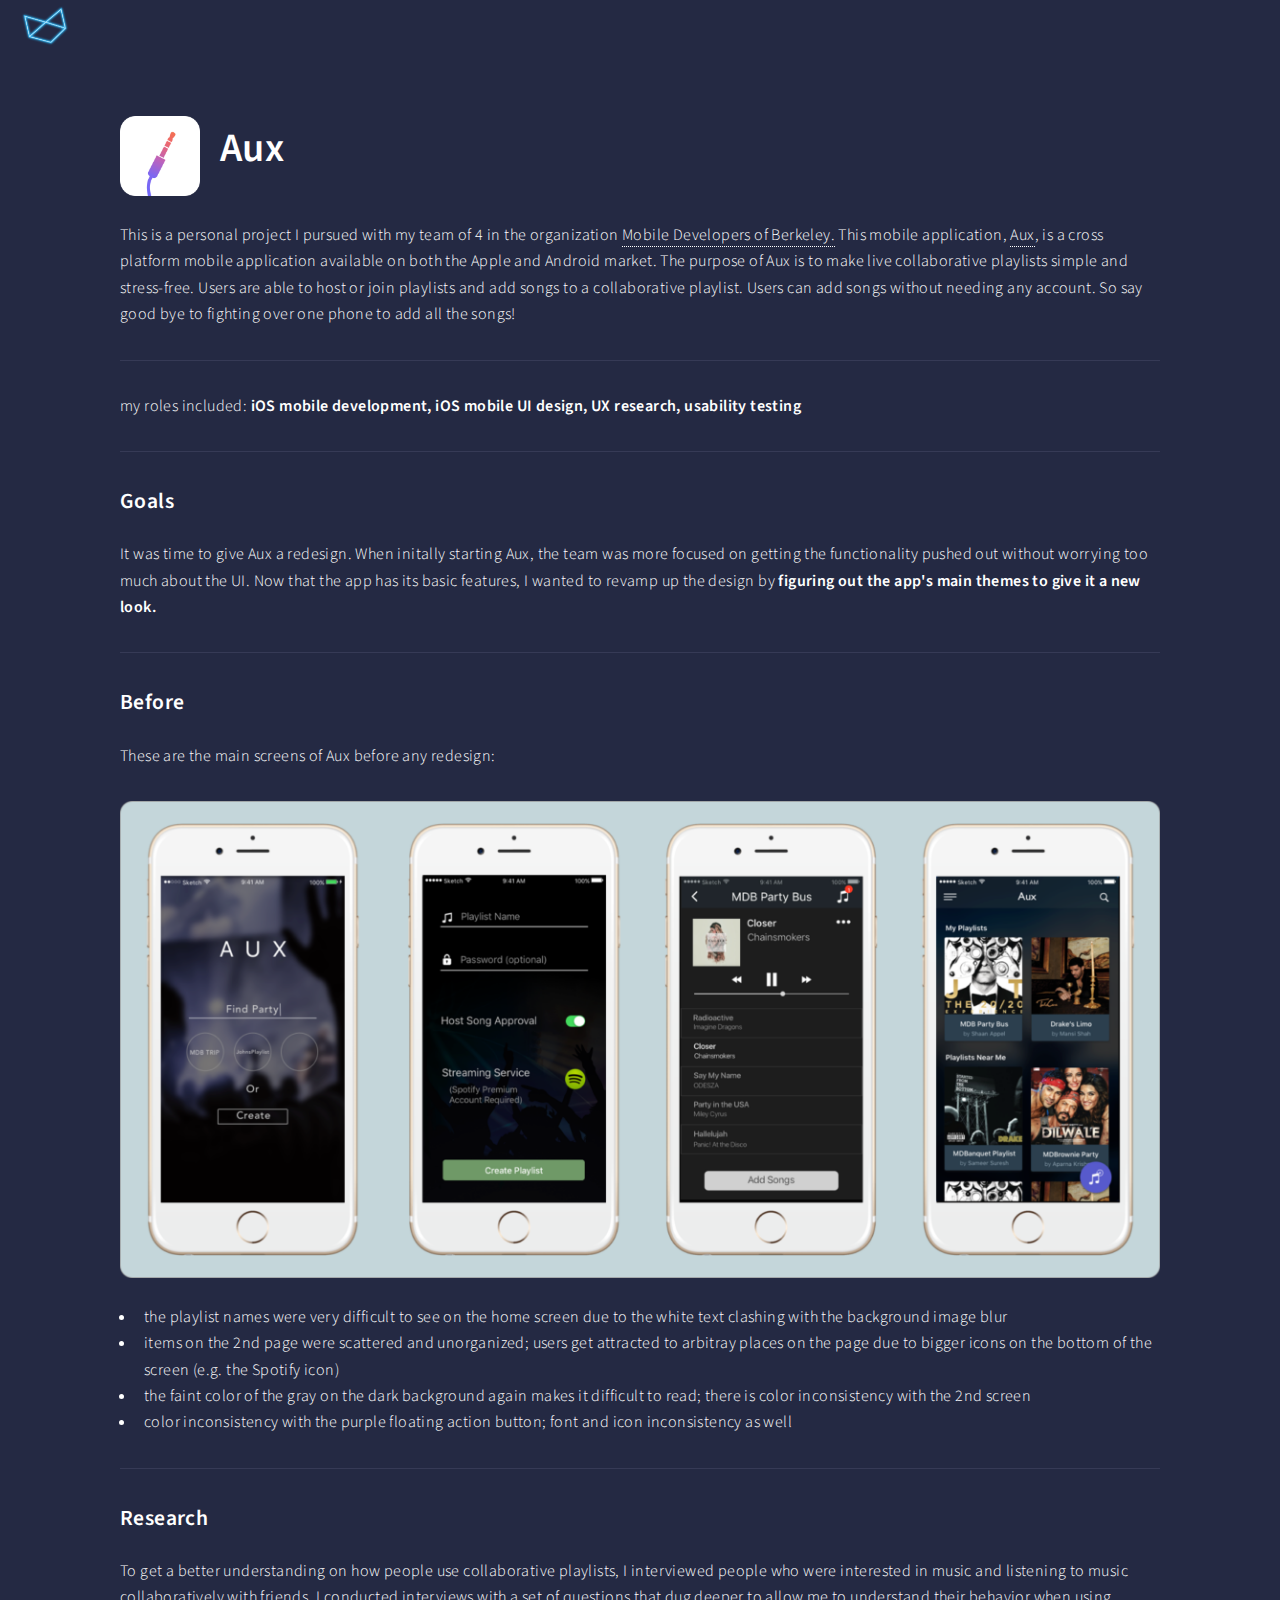
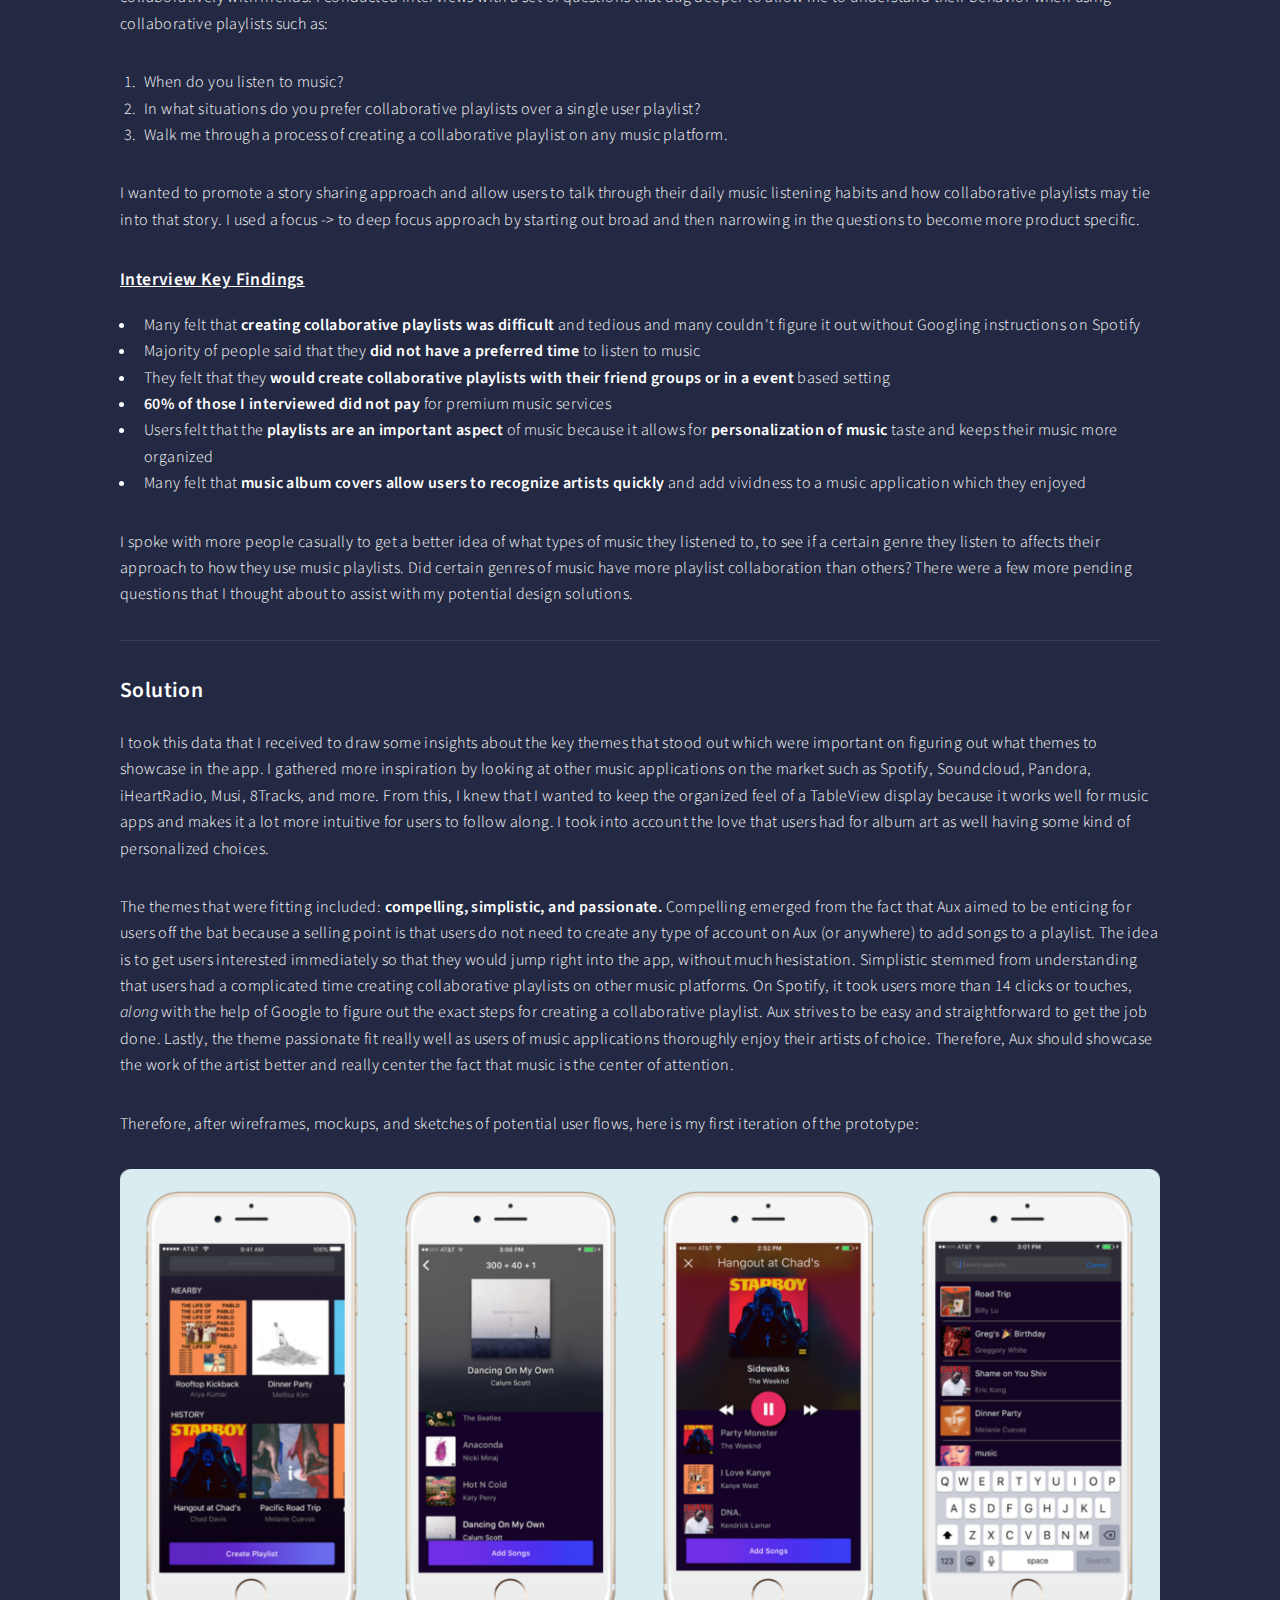
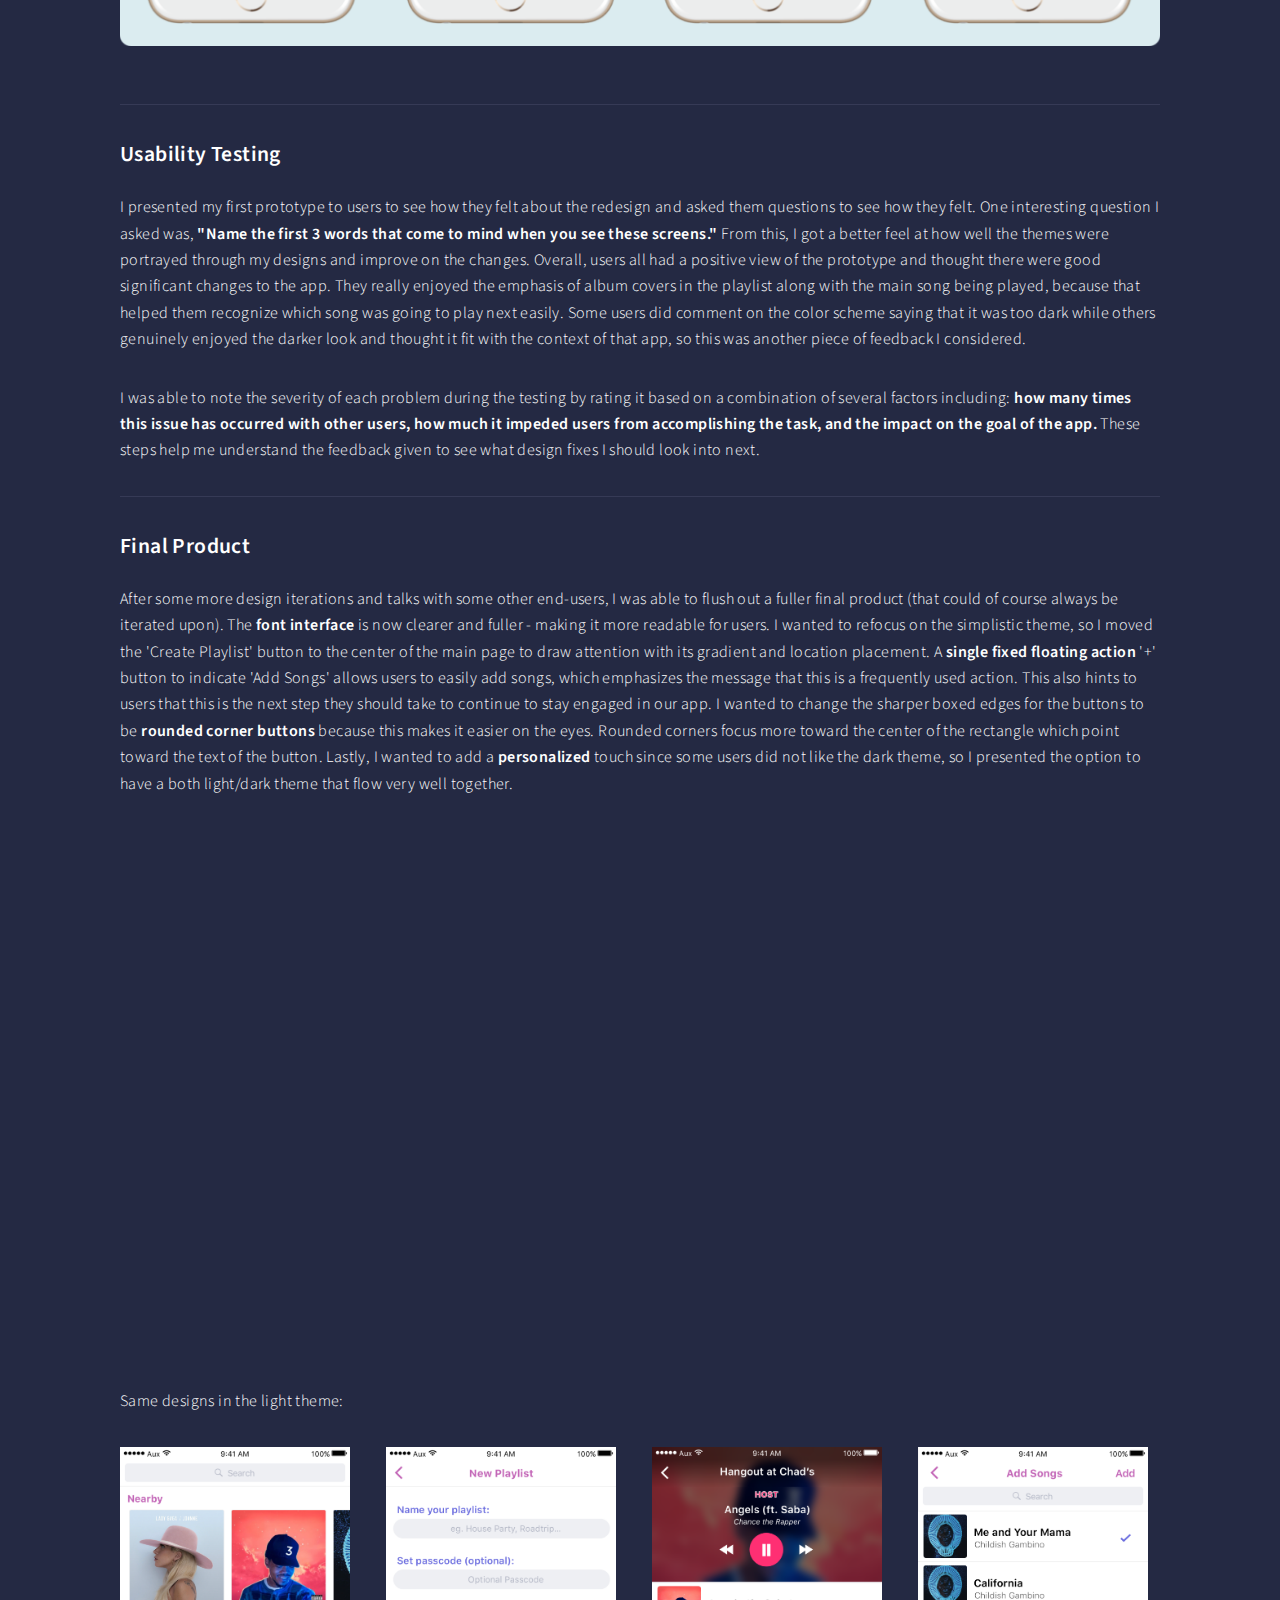
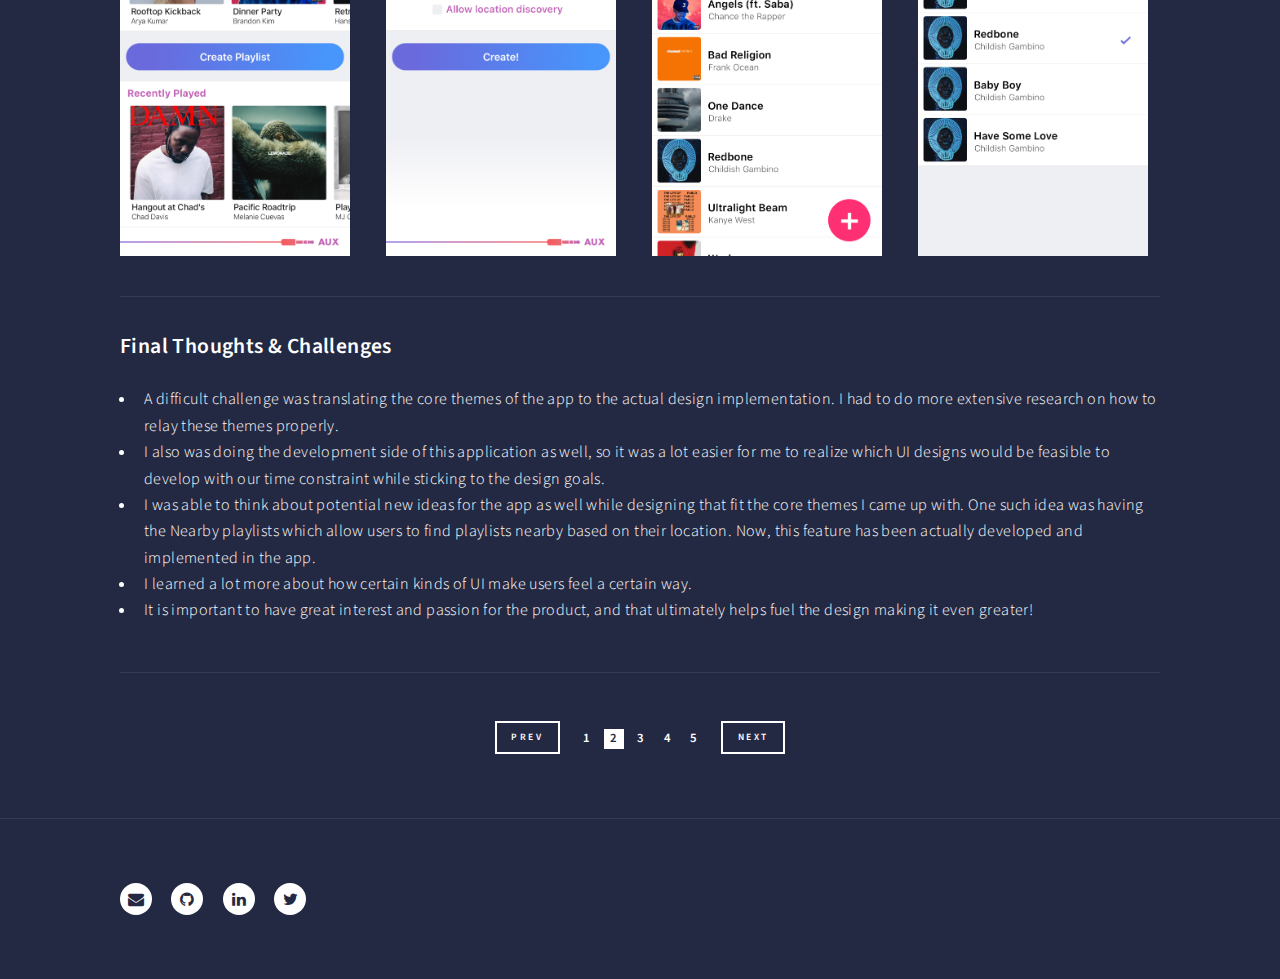
==== commit b6a7e618: "touched up ui and other info" ====
--- a/aux.html
+++ b/aux.html
@@ -6,7 +6,7 @@
 -->
 <html>
 	<head>
-		<title>Elements - Forty by HTML5 UP</title>
+		<title>Aux</title>
 		<meta charset="utf-8" />
 		<meta name="viewport" content="width=device-width, initial-scale=1, user-scalable=no" />
 		<!--[if lte IE 8]><script src="assets/js/ie/html5shiv.js"></script><![endif]-->
@@ -45,6 +45,9 @@
 
 						<!-- One -->
 							<section id="one">
+
+                                <p id = back-top><a href = "#top"><img id = "scroll" style = "float: right; width: 5%; margin-right: 25px;" src = "images/scrolltop.png" onmouseover = "this.src = 'images/scrollhover.png';" onmouseout = "this.src = 'images/scrolltop.png';"/></a></p>
+                                
 								<div class="inner">
 									<header class="major">
                                         <img src="images/aux/auxlogo.png" style = "width: 15%; float: left; margin-right: 20px" alt=""/>
@@ -100,7 +103,7 @@
                                     
                                         <h3>Solution</h3>
                                         <p>I took this data that I received to draw some insights about the key themes that stood out which were important on figuring out what themes to showcase in the app. I gathered more inspiration by looking at other music applications on the market such as Spotify, Soundcloud, Pandora, iHeartRadio, Musi, 8Tracks, and more. From this, I knew that I wanted to keep the organized feel of a TableView display because it works well for music apps and makes it a lot more intuitive for users to follow along. I took into account the love that users had for album art as well having some kind of personalized choices. </p>
-                                        <p>The themes that were fitting included: <b>compelling, simplistic, and passionate.</b> Compelling emerged from the fact that Aux aimed to be enticing for users off the bat because a selling point is that users do not need to create any type of account on Aux (or anywhere) to add songs to a playlist. This theme centered along that idea hoping users would want to get started in the app right away. Simplistic stemmed from see that users had a complicated time creating collaborative playlists on other music platforms. On Spotify, it took users more than 14 clicks or touches, <i>along</i> with the help of Google to figure out the exact steps for creating a collaborative playlist. Aux strives to be easy and straightforward to get the job done. Lastly, the theme passionate fit really well as users of music applications thoroughly enjoy the artists. Therefore, Aux should showcase the work of the artist better and really center the fact that music is the center of attention.</p>
+                                        <p>The themes that were fitting included: <b>compelling, simplistic, and passionate.</b> Compelling emerged from the fact that Aux aimed to be enticing for users off the bat because a selling point is that users do not need to create any type of account on Aux (or anywhere) to add songs to a playlist. The idea is to get users interested immediately so that they would jump right into the app, without much hesistation. Simplistic stemmed from understanding that users had a complicated time creating collaborative playlists on other music platforms. On Spotify, it took users more than 14 clicks or touches, <i>along</i> with the help of Google to figure out the exact steps for creating a collaborative playlist. Aux strives to be easy and straightforward to get the job done. Lastly, the theme passionate fit really well as users of music applications thoroughly enjoy their artists of choice. Therefore, Aux should showcase the work of the artist better and really center the fact that music is the center of attention.</p>
                                         
                                         <p>Therefore, after wireframes, mockups, and sketches of potential user flows, here is my first iteration of the prototype:</p>
                                     
@@ -110,16 +113,16 @@
                                         <hr />
                                     
                                         <h3>Usability Testing</h3>
-                                        <p>I presented my first prototype to users to see how they felt about the redesign and asked them questions to see how they felt. One interesting question I asked was, <b>"Name the first 3 words that come to mind when you see these screens."</b> From this, I got a better feel at how well the themes were portrayed through my designs and improve on the changes. Overall, users all had a positive view of the prototype and thought there were good significant changes to the app. They really enjoyed the use of emphasizing the album covers in the main playlist as well and not just the main song because that helped them recognize which song was going to play next easily. Some users did mention on the color scheme thinking that it was too dark while others genuinely enjoyed the darker looked and thought it fit with the context of that app, so this was another piece of feedback I considered.</p>
+                                        <p>I presented my first prototype to users to see how they felt about the redesign and asked them questions to see how they felt. One interesting question I asked was, <b>"Name the first 3 words that come to mind when you see these screens."</b> From this, I got a better feel at how well the themes were portrayed through my designs and improve on the changes. Overall, users all had a positive view of the prototype and thought there were good significant changes to the app. They really enjoyed the emphasis of album covers in the playlist along with the main song being played, because that helped them recognize which song was going to play next easily. Some users did comment on the color scheme saying that it was too dark while others genuinely enjoyed the darker look and thought it fit with the context of that app, so this was another piece of feedback I considered.</p>
                                         <p>I was able to note the severity of each problem during the testing by rating it based on a combination of several factors including: <b>how many times this issue has occurred with other users, how much it impeded users from accomplishing the task, and the impact on the goal of the app.</b> These steps help me understand the feedback given to see what design fixes I should look into next.</p>
                                         <hr />
                                     
                                         <h3>Final Product</h3>
-                                        <p>After some more design iterations and talks with some other end-users, I was able to flush out a fuller final product (that could of course always be iterated upon). The <b>font interface</b> is now clearer and fuller - making it more readable for users. I wanted to refocus on the simplistic theme, so having the 'Create Playlist' button centered drew attention with its gradient and location placement. A <b>single fixed floating action</b> '+' button to indicate 'Add Songs' allows users to easily which highlights the idea that this is a frequently used action. This also hints to users that this is the next step you should take to continue to stay engaged in our app. I wanted to change the sharper boxed edges for the buttons to be <b>rounded corner buttons</b> because this makes it easier on the eyes. Rounded corners focus more toward the center of the rectangle which point toward the text of the button. Lastly, I wanted to add a <b>personalized</b> touch since some users did not like the dark theme, so I presented the option to have a both light/dark theme that flow very well together.</p>
+                                        <p>After some more design iterations and talks with some other end-users, I was able to flush out a fuller final product (that could of course always be iterated upon). The <b>font interface</b> is now clearer and fuller - making it more readable for users. I wanted to refocus on the simplistic theme, so I moved the 'Create Playlist' button to the center of the main page to draw attention with its gradient and location placement. A <b>single fixed floating action</b> '+' button to indicate 'Add Songs' allows users to easily add songs, which emphasizes the message that this is a frequently used action. This also hints to users that this is the next step they should take to continue to stay engaged in our app. I wanted to change the sharper boxed edges for the buttons to be <b>rounded corner buttons</b> because this makes it easier on the eyes. Rounded corners focus more toward the center of the rectangle which point toward the text of the button. Lastly, I wanted to add a <b>personalized</b> touch since some users did not like the dark theme, so I presented the option to have a both light/dark theme that flow very well together.</p>
                                     
                                         <iframe style = "width: 100%" src="https://marvelapp.com/2e96f8d?emb=1" width="452" height="551" allowTransparency="true" frameborder="0"></iframe>
                                         
-                                        <p>Same designs in the white theme:</p>
+                                        <p>Same designs in the light theme:</p>
                                     
                                         <div class = "row">
                                             <div class="3u 12u$(small)" >
@@ -142,7 +145,7 @@
                                             <li>A difficult challenge was translating the core themes of the app to the actual design implementation. I had to do more extensive research on how to relay these themes properly.
                                             </li>
                                             <li>I also was doing the development side of this application as well, so it was a lot easier for me to realize which UI designs would be feasible to develop with our time constraint while sticking to the design goals.</li>
-                                            <li>I was able to think about potential new ideas for the app as well while designing that fit the core themes I came up with. One such idea was having the Nearby playlists which allow users to find playlists nearby based on their location.</li>
+                                            <li>I was able to think about potential new ideas for the app as well while designing that fit the core themes I came up with. One such idea was having the Nearby playlists which allow users to find playlists nearby based on their location. Now, this feature has been actually developed and implemented in the app.</li>
                                             <li>I learned a lot more about how certain kinds of UI make users feel a certain way.</li>
                                             <li>It is important to have great interest and passion for the product, and that ultimately helps fuel the design making it even greater!</li>
                                         </ul>
--- a/assets/css/main.css
+++ b/assets/css/main.css
@@ -17,6 +17,18 @@
 		font: inherit;
 		vertical-align: baseline;
 	}
+    
+    #back-top {
+        position: fixed;
+        bottom: 30px;
+        width: 100%;
+/*        margin-right: 300px;*/
+/*        margin-left: 1100px;*/
+    }
+
+    #scroll:hover {
+        
+    }
 
 	article, aside, details, figcaption, figure, footer, header, hgroup, menu, nav, section {
 		display: block;
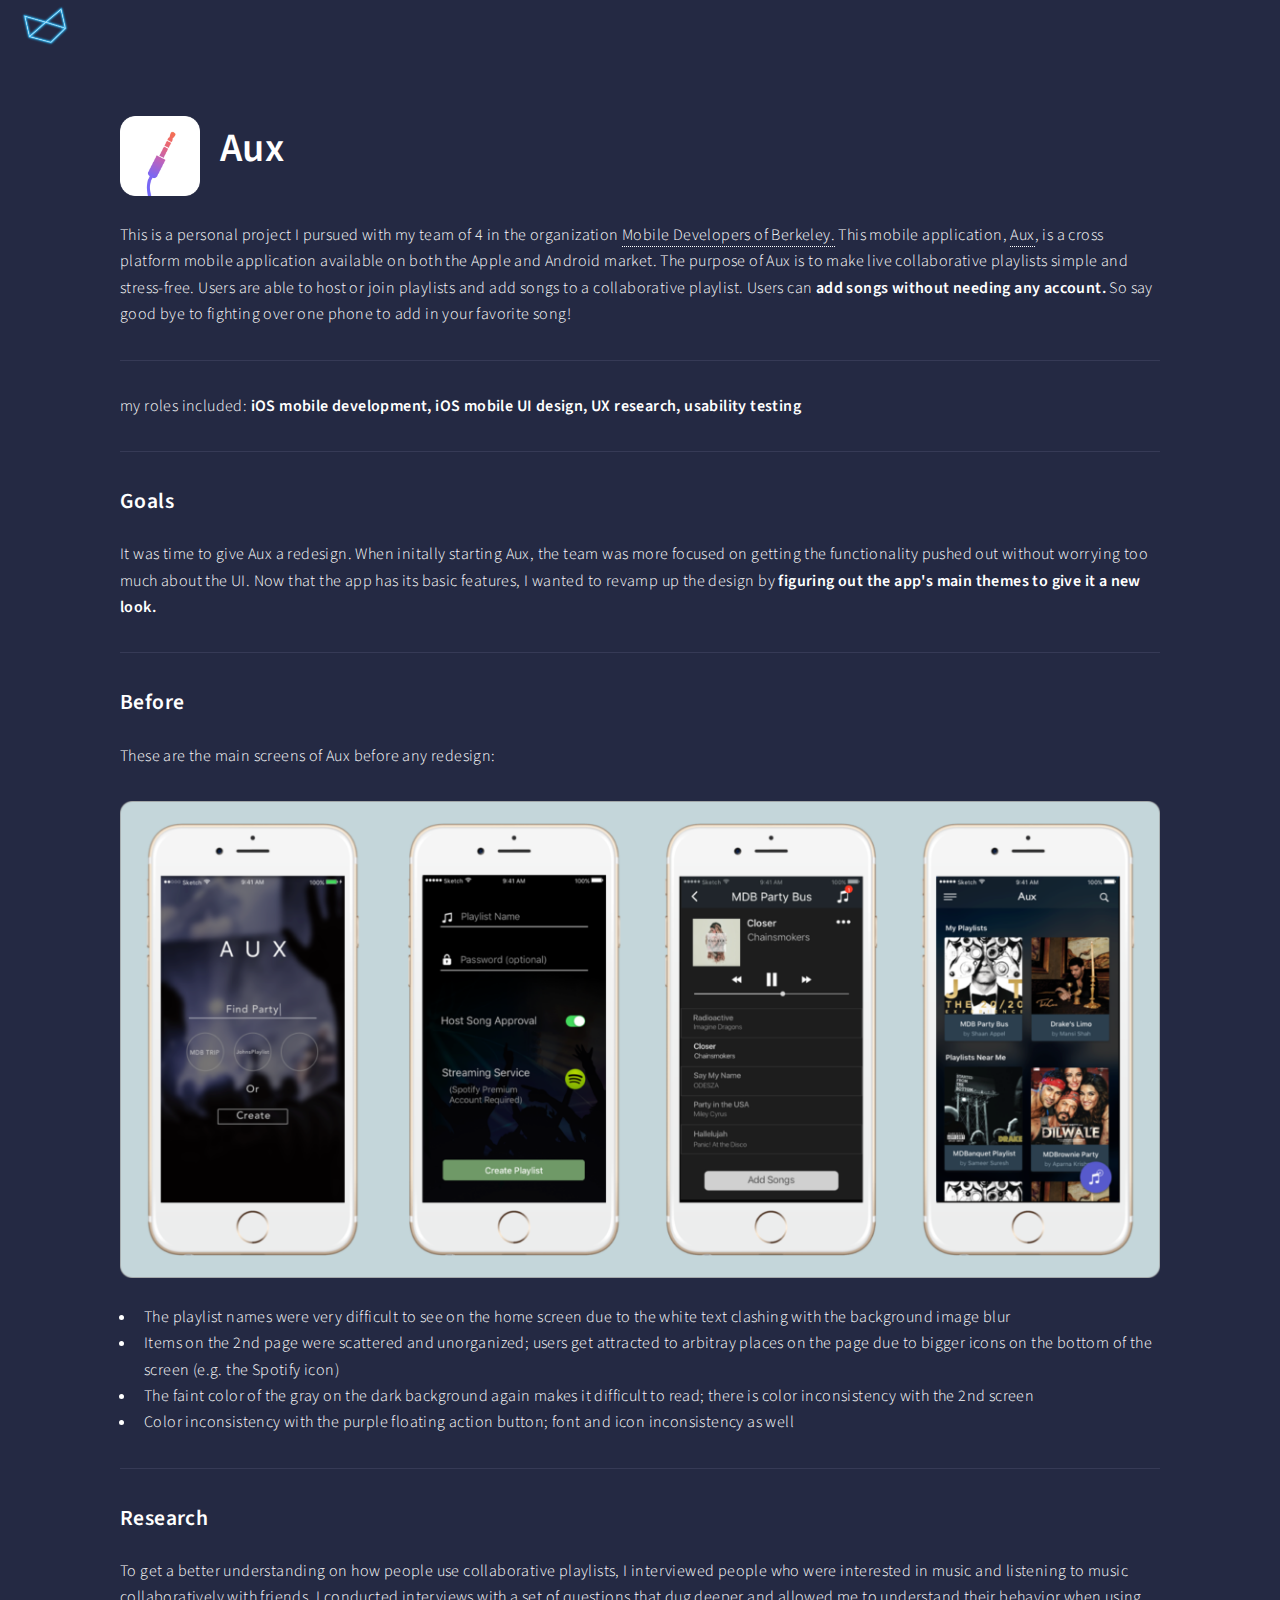
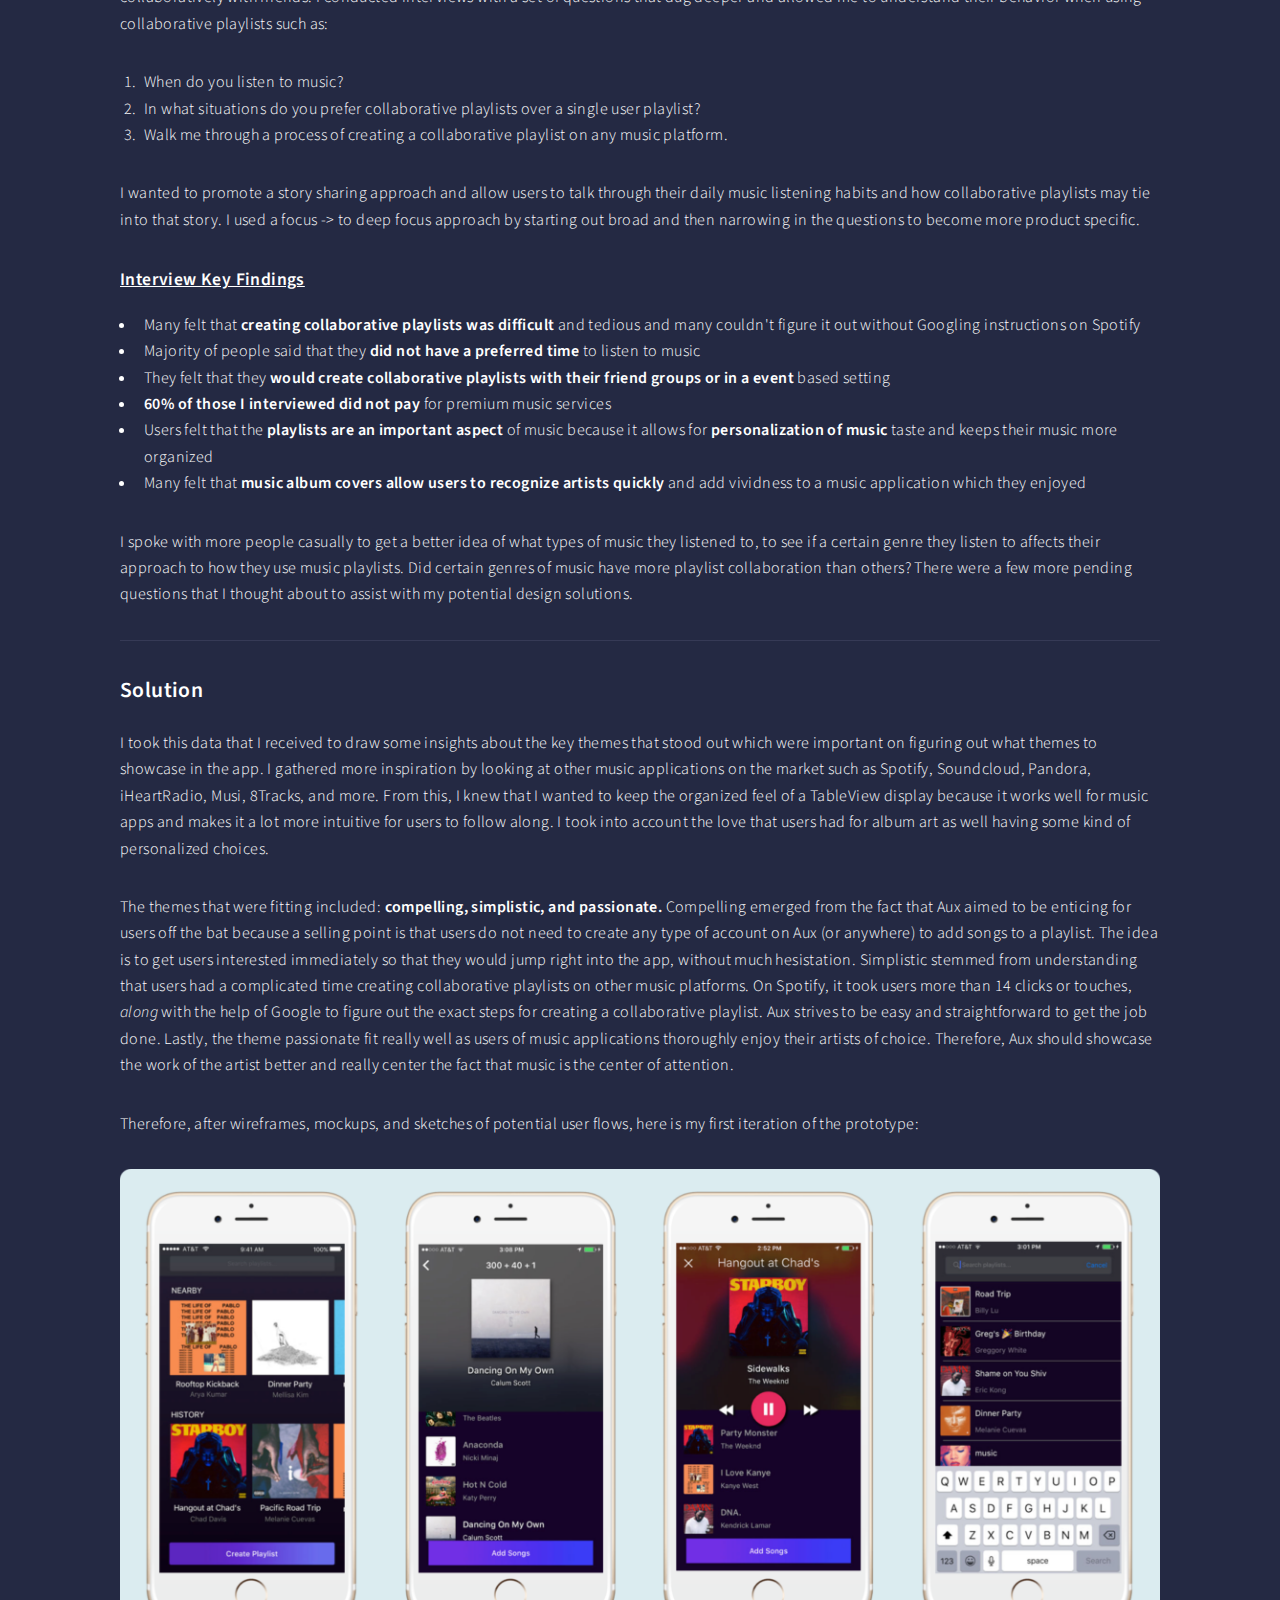
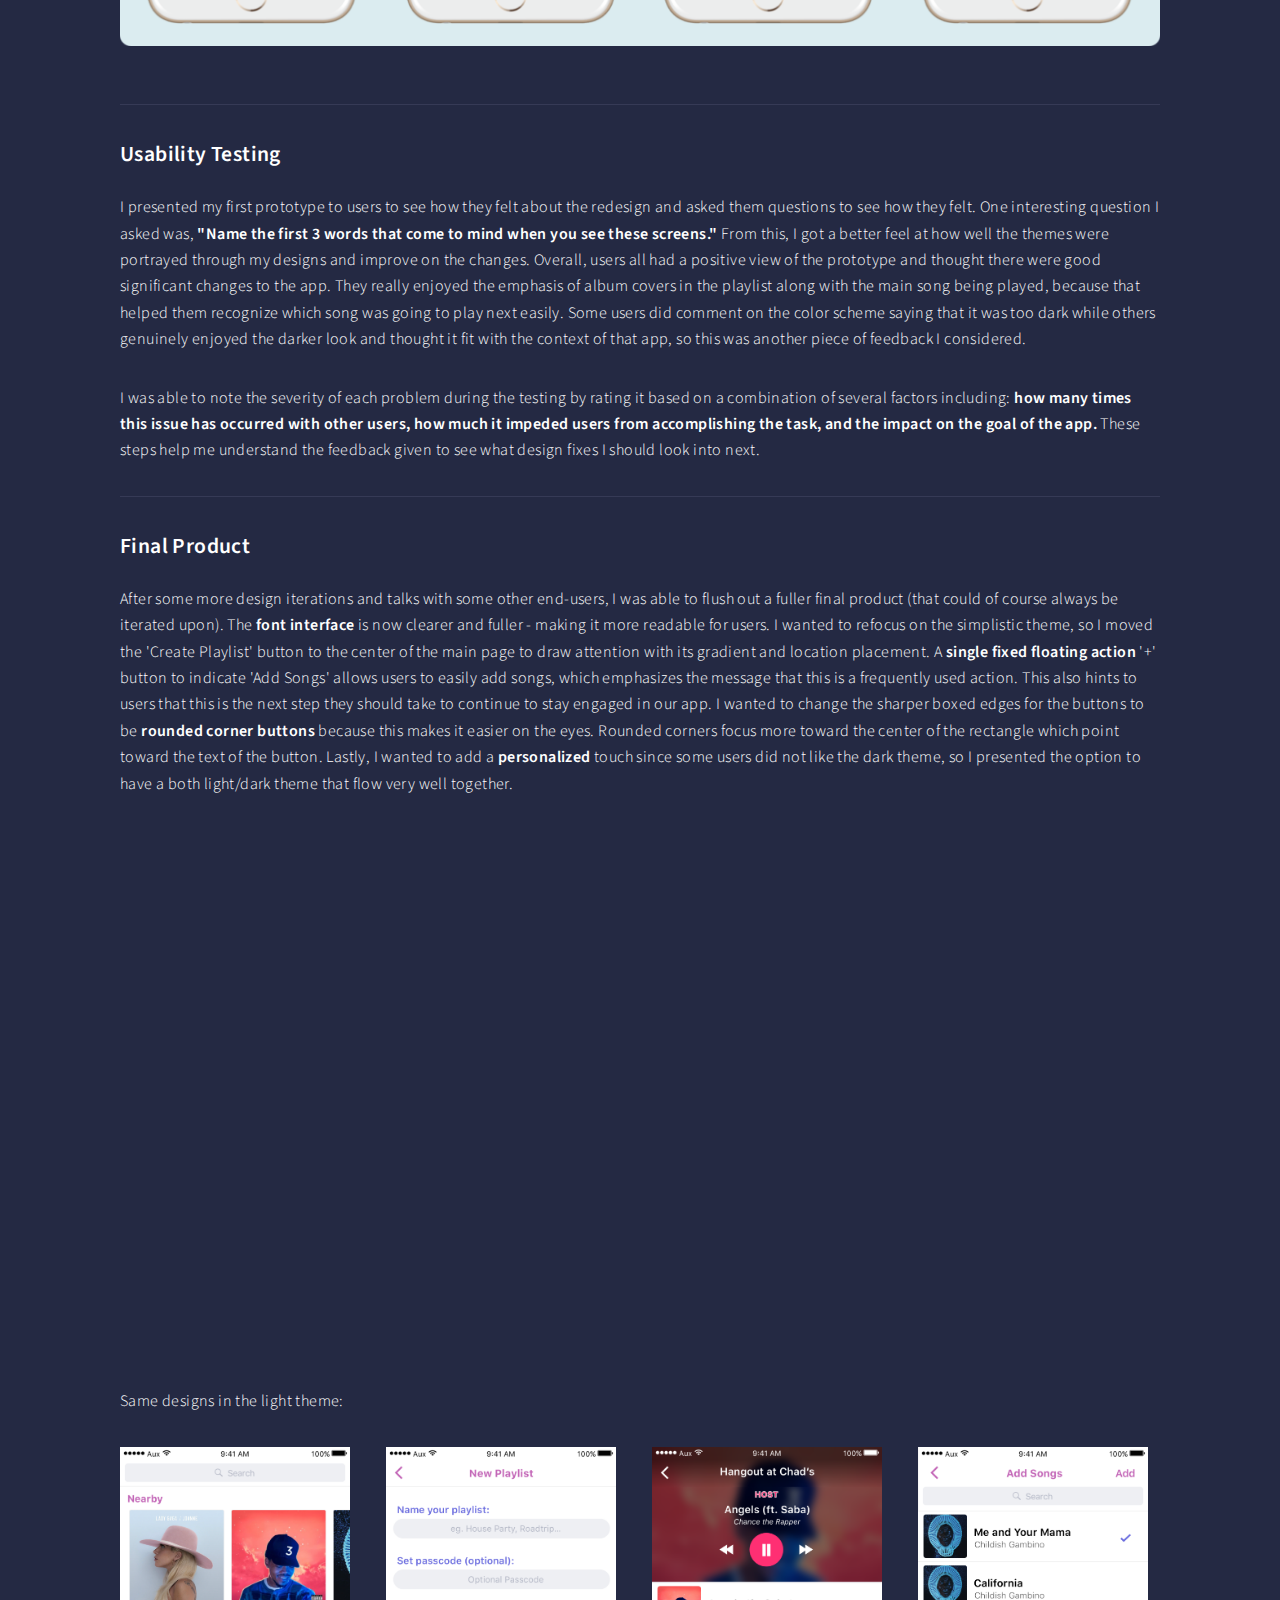
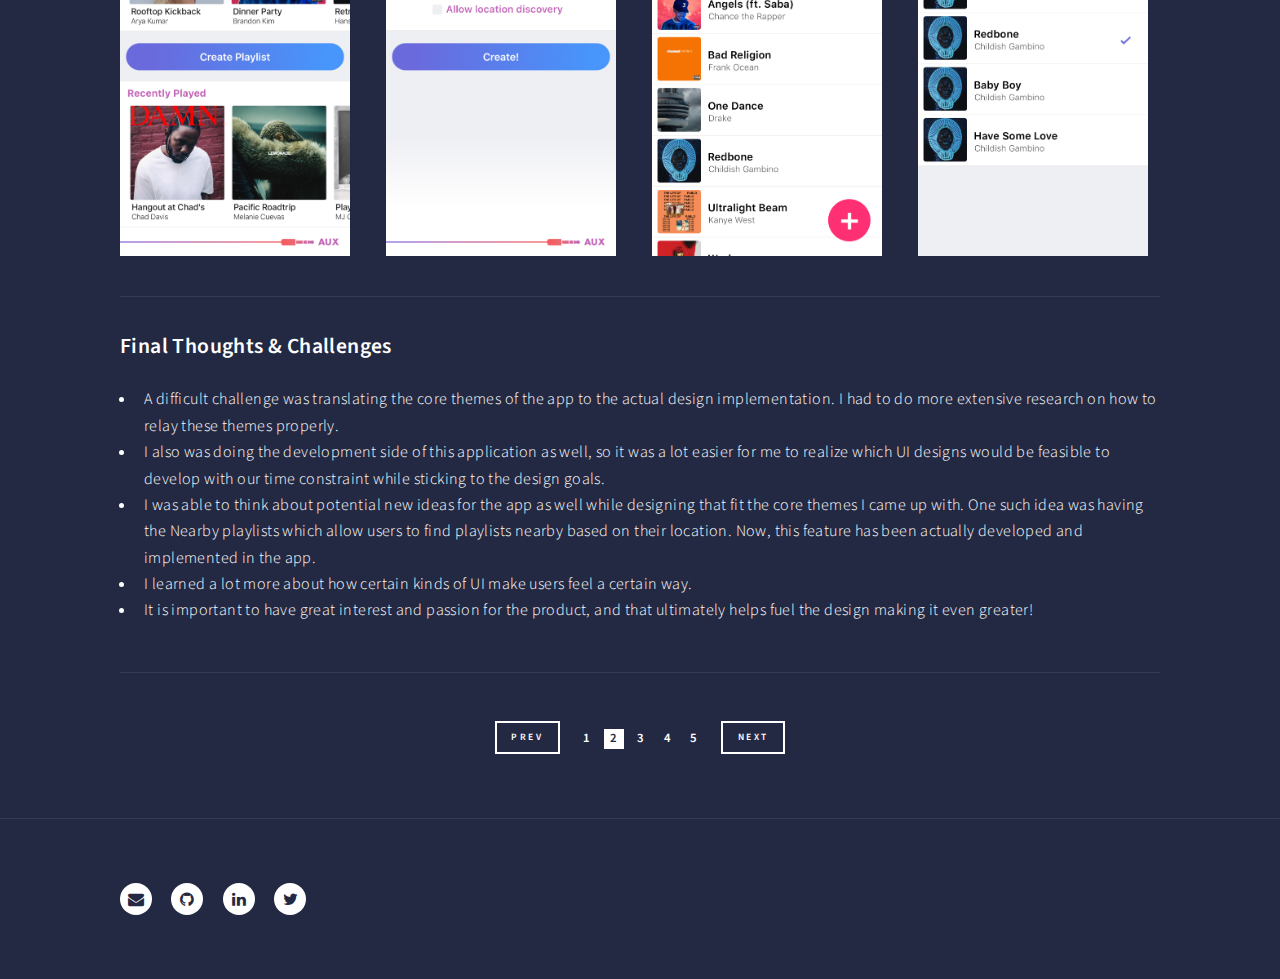
==== commit e083c574: "small links and touch ups" ====
--- a/aux.html
+++ b/aux.html
@@ -56,7 +56,7 @@
 
 									<!-- Content -->
 <!--										<h2 id="content">Sample Content</h2>-->
-                                        <p>This is a personal project I pursued with my team of 4 in the organization <a href="https://www.mobiledevsberkeley.org/">Mobile Developers of Berkeley.</a> This mobile application, <a href="https://itunes.apple.com/us/app/aux-easily-create-live-collaborative-playlists/id1181100444?mt=8">Aux</a>, is a cross platform mobile application available on both the Apple and Android market. The purpose of Aux is to make live collaborative playlists simple and stress-free. Users are able to host or join playlists and add songs to a collaborative playlist. Users can add songs without needing any account. So say good bye to fighting over one phone to add all the songs!</p>
+                                        <p>This is a personal project I pursued with my team of 4 in the organization <a href="https://www.mobiledevsberkeley.org/">Mobile Developers of Berkeley.</a> This mobile application, <a href="https://itunes.apple.com/us/app/aux-easily-create-live-collaborative-playlists/id1181100444?mt=8">Aux</a>, is a cross platform mobile application available on both the Apple and Android market. The purpose of Aux is to make live collaborative playlists simple and stress-free. Users are able to host or join playlists and add songs to a collaborative playlist. Users can <b>add songs without needing any account.</b> So say good bye to fighting over one phone to add in your favorite song!</p>
                                         <hr />
                                         my roles included: <b>iOS mobile development, iOS mobile UI design, UX research, usability testing</b><br />
                                         <hr />
@@ -72,16 +72,16 @@
                                         <br />
                                         
                                         <ul>
-                                            <li>the playlist names were very difficult to see on the home screen due to the white text clashing with the background image blur</li>
-                                            <li>items on the 2nd page were scattered and unorganized; users get attracted to arbitray places on the page due to bigger icons on the bottom of the screen (e.g. the Spotify icon)</li>
-                                            <li>the faint color of the gray on the dark background again makes it difficult to read; there is color inconsistency with the 2nd screen</li>
-                                            <li>color inconsistency with the purple floating action button; font and icon inconsistency as well</li>
+                                            <li>The playlist names were very difficult to see on the home screen due to the white text clashing with the background image blur</li>
+                                            <li>Items on the 2nd page were scattered and unorganized; users get attracted to arbitray places on the page due to bigger icons on the bottom of the screen (e.g. the Spotify icon)</li>
+                                            <li>The faint color of the gray on the dark background again makes it difficult to read; there is color inconsistency with the 2nd screen</li>
+                                            <li>Color inconsistency with the purple floating action button; font and icon inconsistency as well</li>
                                         </ul>
                                     
                                         <hr />
 
                                         <h3>Research</h3>
-                                        <p>To get a better understanding on how people use collaborative playlists, I interviewed people who were interested in music and listening to music collaboratively with friends. I conducted interviews with a set of questions that dug deeper to allow me to understand their behavior when using collaborative playlists such as: </p>
+                                        <p>To get a better understanding on how people use collaborative playlists, I interviewed people who were interested in music and listening to music collaboratively with friends. I conducted interviews with a set of questions that dug deeper and allowed me to understand their behavior when using collaborative playlists such as: </p>
                                         <ol>
                                             <li>When do you listen to music?</li>
                                             <li>In what situations do you prefer collaborative playlists over a single user playlist?</li>
--- a/assets/css/main.css
+++ b/assets/css/main.css
@@ -1861,11 +1861,11 @@
 			}
 
 		header.major > p {
-			font-size: 0.7em;
+			font-size: 0.75em;
 			font-weight: 600;
-			letter-spacing: 0.25em;
+			letter-spacing: 0.2em;
 			margin-bottom: 0;
-			text-transform: uppercase;
+/*			text-transform: uppercase;*/
 		}
 
 		body.is-ie header.major > :first-child:after {
@@ -3510,7 +3510,7 @@
 				-webkit-align-items: center;
 				-ms-align-items: center;
 				align-items: center;
-				margin: 0 0 2em 0;
+				margin: 0 0 0 0;
 			}
 
 				#banner > .inner .content > * {
@@ -3523,10 +3523,10 @@
 				}
 
 				#banner > .inner .content p {
-					font-size: 14px;
+					font-size: 16px;
 					font-weight: 600;
 					letter-spacing: 0.25em;
-					text-transform: uppercase;
+/*					text-transform: uppercase;*/
 				}
 
 		#banner.major {
